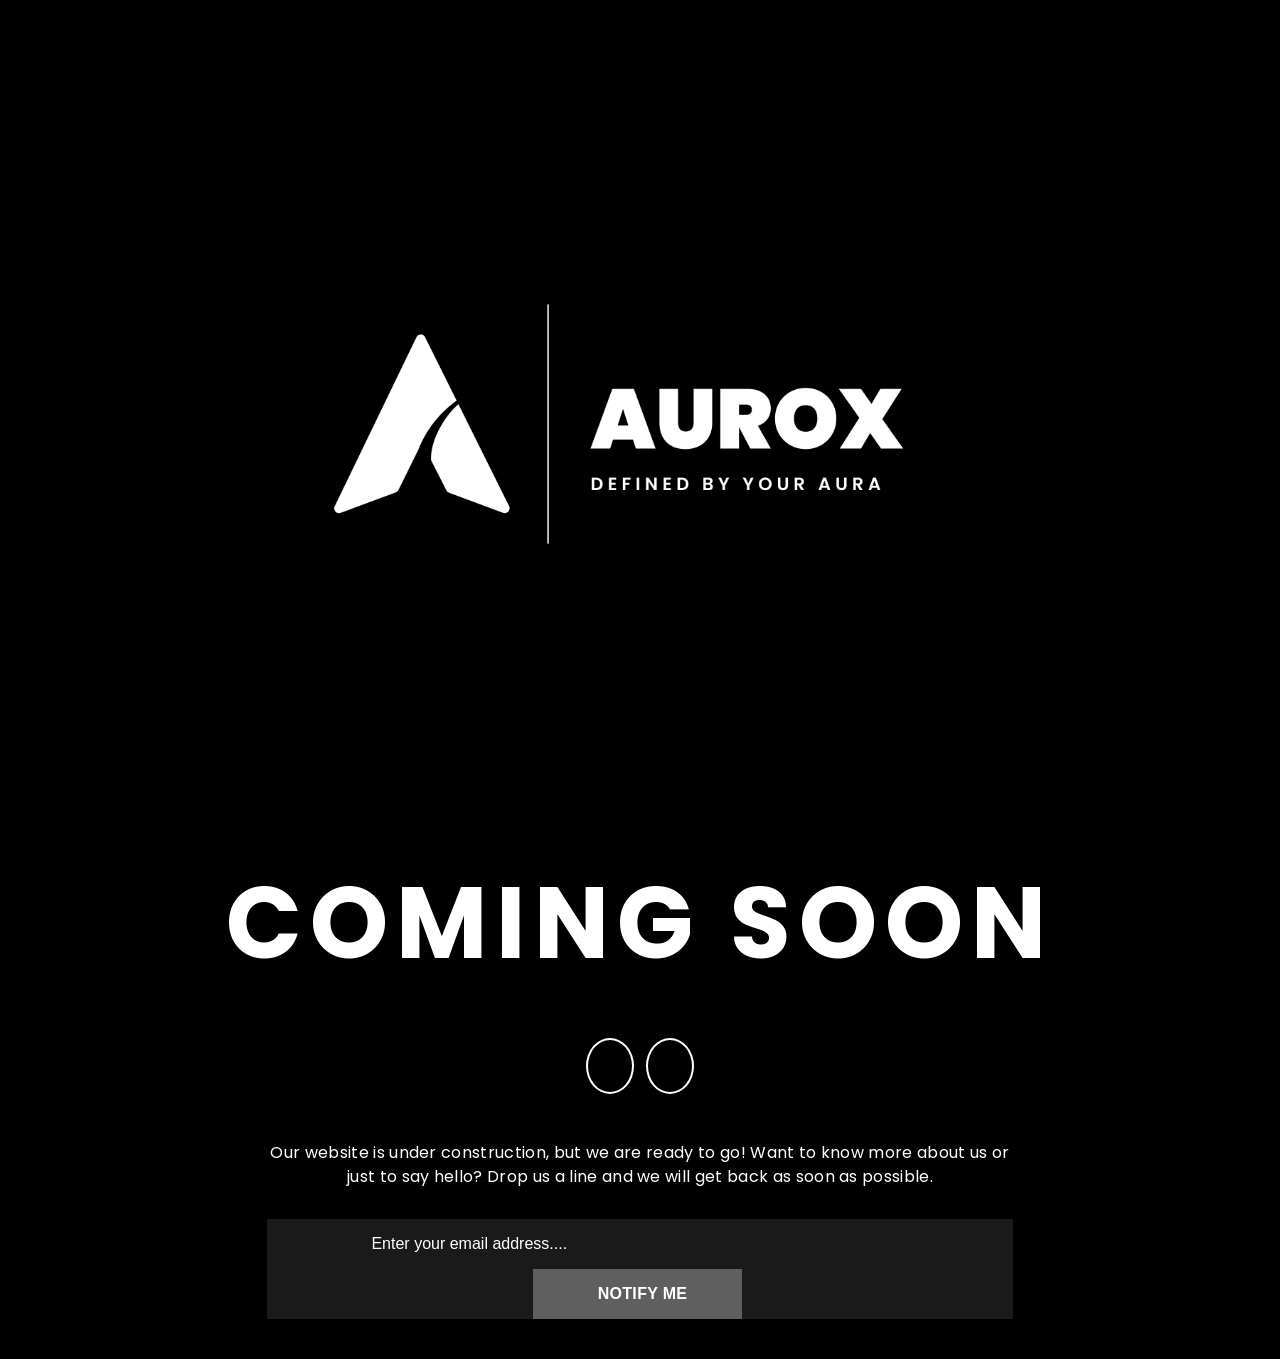
==== index.html @ 3f5bf4b6 "Add files via upload" ====
<!DOCTYPE html>
<html lang="en">
<head>
	<!-- Meta -->
	<meta charset="utf-8">
	<meta http-equiv="X-UA-Compatible" content="IE=edge">
	<meta name="viewport" content="width=device-width, initial-scale=1.0">
	<meta name="description" content="">
    <meta name="keywords" content="">
    <meta name="author" content="Awaiken Theme">
	<!-- Page Title -->
	<title>Aurox - Defined By Your Aura</title>
	<!-- Google Fonts css-->
	<link href="https://fonts.googleapis.com/css?family=Poppins:300,400,500,600,700" rel="stylesheet">
	<!-- Bootstrap css -->
	<link href="css/bootstrap.min.css" rel="stylesheet" media="screen">
	<!-- Font Awesome icon css-->
	<link href="css/font-awesome.min.css" rel="stylesheet" media="screen">
	<!-- Main custom css -->
	<link href="css/custom.css" rel="stylesheet" media="screen">
	<!-- HTML5 shim and Respond.js for IE8 support of HTML5 elements and media queries -->
    <!-- WARNING: Respond.js doesn't work if you view the page via file:// -->
    <!--[if lt IE 9]>
      <script src="https://oss.maxcdn.com/html5shiv/3.7.2/html5shiv.min.js"></script>
      <script src="https://oss.maxcdn.com/respond/1.4.2/respond.min.js"></script>
    <![endif]-->
</head>
<body>
	<!-- Coming Soon Wrapper starts -->
	<div class="comming-soon">
		<div id="particles-js"></div>
		<div class="container-fluid">
			<div class="row">
				<div class="col-md-12">
					<div class="coming-soon-box">
						<!-- Logo start -->
						<div class="logo">
							<img src="./Untitled design.png" alt="logo">
						</div>
						<!-- Logo end -->
						
						<div class="coming-text">
							<h2>COMING SOON</h2>
						</div>
						
						<!-- Social Media start -->
						<div class="social-link">
							<a href="https://facebook.com/aurox.bd"><i class="fa fa-facebook"></i></a>
							<a href="https://instagram.com/aurox.bd"><i class="fa fa-instagram"></i></a>
						</div>
						<!-- Social Media end -->
						
						<!-- Newsletter Form start -->
						<div class="newsletter">
							<p>Our website is under construction, but we are ready to go! Want to know more about us or just to say hello? Drop us a line and we will get back as soon as possible.</p>
							
							<div class="newsletter-form">
								<form action="#" method="post">
									<input type="text" class="new-text" placeholder="Enter your email address...." required />
									<button type="submit" class="new-btn"><i class="fa fa-send"></i> Notify Me</button>
								</form>
							</div>
						</div>
						<!-- Newsletter Form end -->
						
					</div>
				</div>
			</div>
		</div>
	</div>
	<!-- Coming Soon Wrapper ends -->
	
    <!-- Jquery Library File -->
	<script src="js/jquery-1.12.4.min.js"></script>
	<!-- SmoothScroll -->
	<script src="js/SmoothScroll.js"></script>
    <!-- Bootstrap js file -->
	<script src="js/bootstrap.min.js"></script>
	<!-- particles js file -->
	<script src="js/particles.js"></script>
	<script src="js/app.js"></script>
	<!-- Main Custom js file -->
	<script src="js/function.js"></script>
</body>
</html>
---- css/custom.css ----
/*
	Template Name 	: Minimal Coming Soon HTML Template
	Author 			: Awaiken Theme
	Author Url 		: https://awaikenthemes.com
*/

body{
	font-size: 16px;
	font-family: 'Poppins';
	background: #000000;
}

h1,
h2,
h3,
h4,
h5,
h6{
	margin:0;
	font-weight: 700;
}

img{
	max-width: 100%;
}

a:hover{
	text-decoration: none;
	outline: 0;
}

a:focus{
	text-decoration: none;
	outline: 0;
}

#particles-js {
    position: absolute;
    top: 0;
    left: 0;
    width: 100%;
    height: 100%;
    z-index: 2;
}

#particles-js canvas{
	display: block;
}

.comming-soon{
	position: absolute;
	left: 0;
	top: 0;
	width: 100%;
	min-height: 100%;
	background: -webkit-linear-gradient(left,#000000,#000000);
	padding: 40px 0;
	display: flex;
	align-items: center;
}

.coming-soon-box{
	width: 100%;
	text-align: center;
	position: relative;
	z-index: 3;
}

.logo{
	text-align: center;
	display: flex;
	justify-content: center;
	align-items: center;
}

.logo img {
	width: 60%;

}

.logo p{
	font-size: 14px;
	color: #fff;
	text-transform: uppercase;
	letter-spacing: 0.08em;
	font-weight: 300;
}

.coming-text{
	padding: 40px 0;
}

.coming-text h2{
	font-size: 100px;
	color: #fff;
	letter-spacing: 0.08em;
	text-transform: uppercase;
}

.social-link{
	text-align: center;
}

.social-link a{
	display: inline-block;
	width: 44px;
	height: 44px;
	border-radius: 50%;
	border: 2px solid #fff;
	color: #fff;
	font-size: 18px;
	padding-top: 8px;
	margin: 0 4px;
	transition: all 0.4s linear;
}

.social-link a:hover{
	background: #fff;
	color: #3dab87;
}

.newsletter{
	max-width: 746px;
	margin: 40px auto 0;
}

.newsletter p{
	color: #fff;
	font-size: 16px;
	line-height: 1.5em;
	letter-spacing: 0.02em;
}

.newsletter-form{
	background: rgba(255,255,255,0.1);
}

.new-text{
	height: 50px;
	border: none;
	display: inline-block;
	width: 72%;
	background: none;
	box-shadow: none;
	outline: 0;
	padding: 0 20px;
	font-size: 16px;
	color: #fff;
}

.new-text::-webkit-input-placeholder {
	color: #fff;
}

.new-text::-moz-placeholder {
	color: #fff;
}

.new-text:-ms-input-placeholder{
	color: #fff;
}

.new-text:-moz-placeholder {
	color: #fff;
}

.new-btn{
	height: 50px;
	border: none;
	display: inline-block;
	margin-left: -5px;
	width: 28%;
	background: rgba(255,255,255,0.3);
	color: #fff;
	font-size: 16px;
	text-transform: uppercase;
	letter-spacing: 0.02em;
	font-weight: 600;
	outline: 0;
	transition: all 0.3s linear;
}

.new-btn .fa{
	margin-right: 10px;
}

.new-btn:hover{
	background: rgba(255,255,255,0.5);
}

.newsletter-form{
	margin-top: 30px;
}

/****************************************
		Responsive Media Query
****************************************/

@media only screen and (max-width:981px){
	.coming-text{
		padding: 30px 0;
	}
	
	.coming-text h2{
		font-size: 56px;
	}
	.social-link a{
		width: 36px;
		height: 36px;
		padding-top: 6px;
		font-size: 16px;
	}
}

@media only screen and (max-width:568px){
	.new-text{
		display: block;
		width: 100%;
		background: rgba(255,255,255,0.1);
		margin-bottom: 20px;
	}
	
	.newsletter-form{
		background: none;
	}
	
	.new-btn{
		width: 160px;
	}
	
	.comming-soon {
		position: absolute;
		left: 0;
		top: 0;
		width: 100%;
		min-height: 100%;
		background: -webkit-linear-gradient(top,#3dac86,#337aee);
	}
}

@media only screen and (max-width:480px){
	.logo h1{
		font-size: 30px;
	}
	
	.logo p{
		font-size: 10px;
	}
	
	.coming-text{
		padding: 20px 0 30px;
	}
	
	.newsletter p{
		font-size: 12px;
	}
	
	.coming-text h2 {
		font-size: 32px;
	}
	
	.new-text{
		height: 40px;
	}
	
	.new-btn{
		height: 40px;
	}
}

@media only screen and (max-width:360px){
	
}
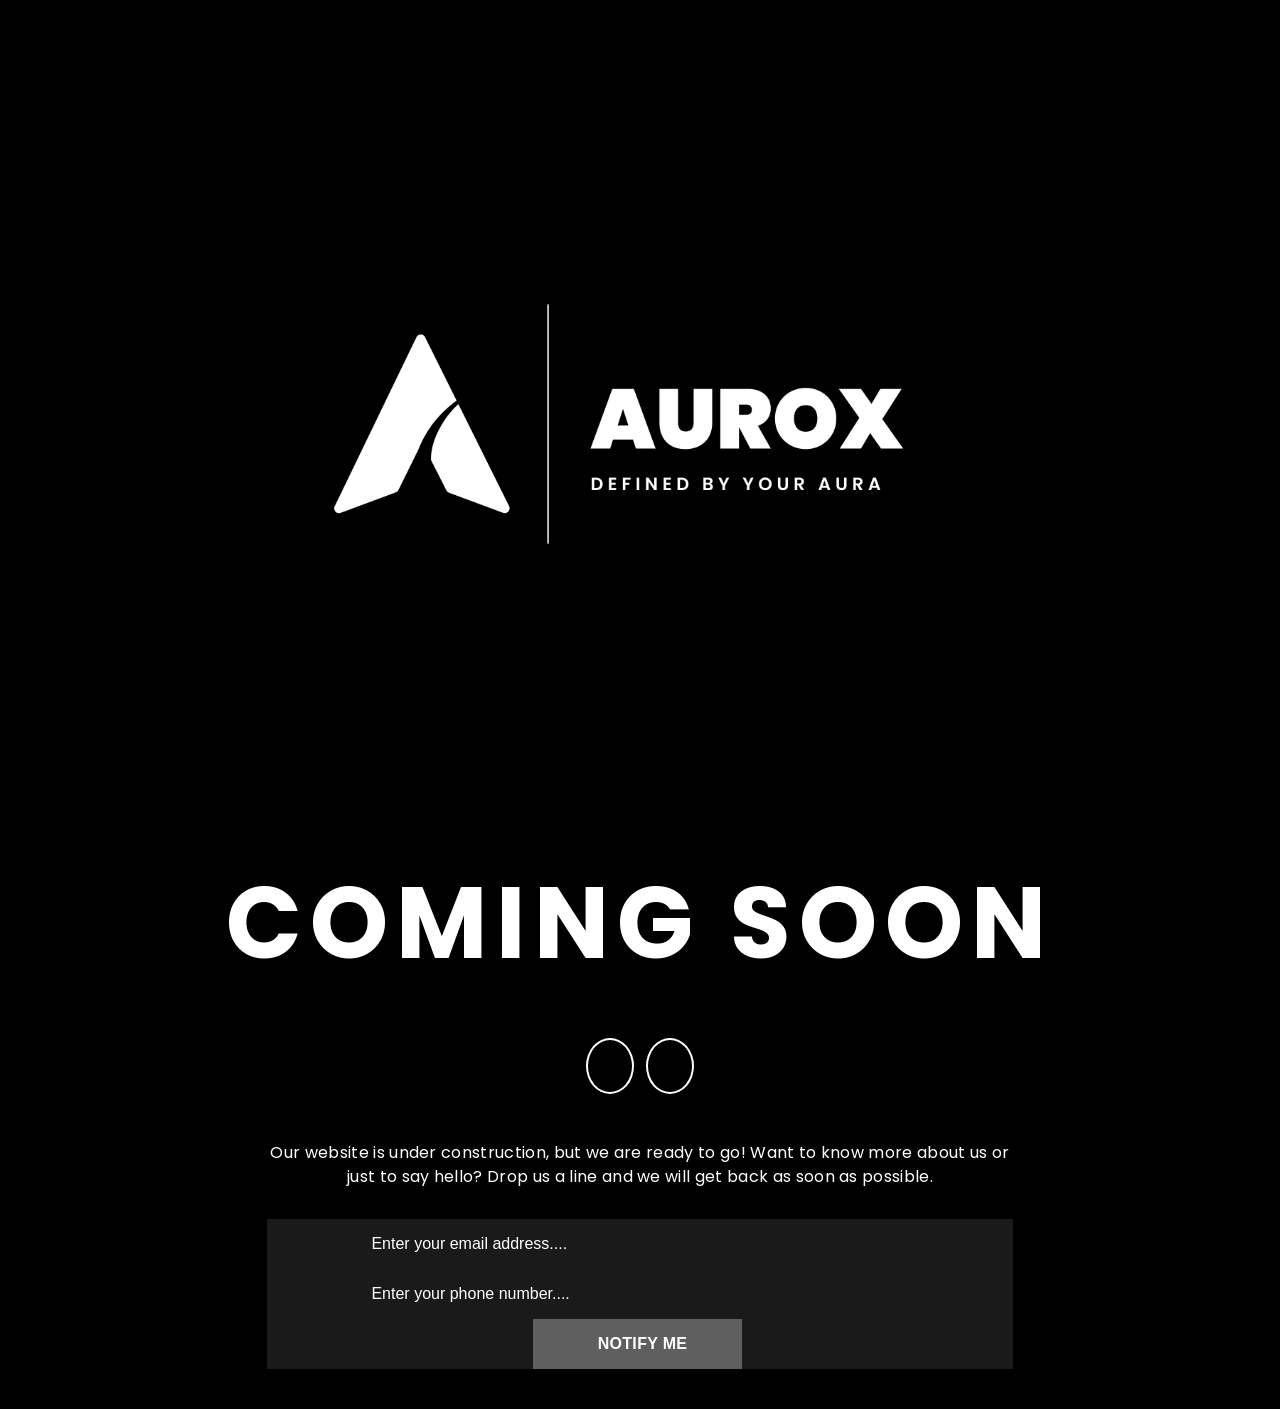
==== commit bc8b250b: "Update index.html" ====
--- a/index.html
+++ b/index.html
@@ -5,9 +5,6 @@
 	<meta charset="utf-8">
 	<meta http-equiv="X-UA-Compatible" content="IE=edge">
 	<meta name="viewport" content="width=device-width, initial-scale=1.0">
-	<meta name="description" content="">
-    <meta name="keywords" content="">
-    <meta name="author" content="Awaiken Theme">
 	<!-- Page Title -->
 	<title>Aurox - Defined By Your Aura</title>
 	<!-- Google Fonts css-->
@@ -55,8 +52,9 @@
 							<p>Our website is under construction, but we are ready to go! Want to know more about us or just to say hello? Drop us a line and we will get back as soon as possible.</p>
 							
 							<div class="newsletter-form">
-								<form action="#" method="post">
+								<form name="contact" netlify>
 									<input type="text" class="new-text" placeholder="Enter your email address...." required />
+									<input type="tel" class="new-text" placeholder="Enter your phone number...." required />
 									<button type="submit" class="new-btn"><i class="fa fa-send"></i> Notify Me</button>
 								</form>
 							</div>
@@ -82,4 +80,4 @@
 	<!-- Main Custom js file -->
 	<script src="js/function.js"></script>
 </body>
-</html>+</html>
--- a/css/custom.css
+++ b/css/custom.css
@@ -234,7 +234,7 @@
 		top: 0;
 		width: 100%;
 		min-height: 100%;
-		background: -webkit-linear-gradient(top,#3dac86,#337aee);
+		background: -webkit-linear-gradient(top,#000000,#000000);
 	}
 }
 
@@ -270,4 +270,4 @@
 
 @media only screen and (max-width:360px){
 	
-}+}
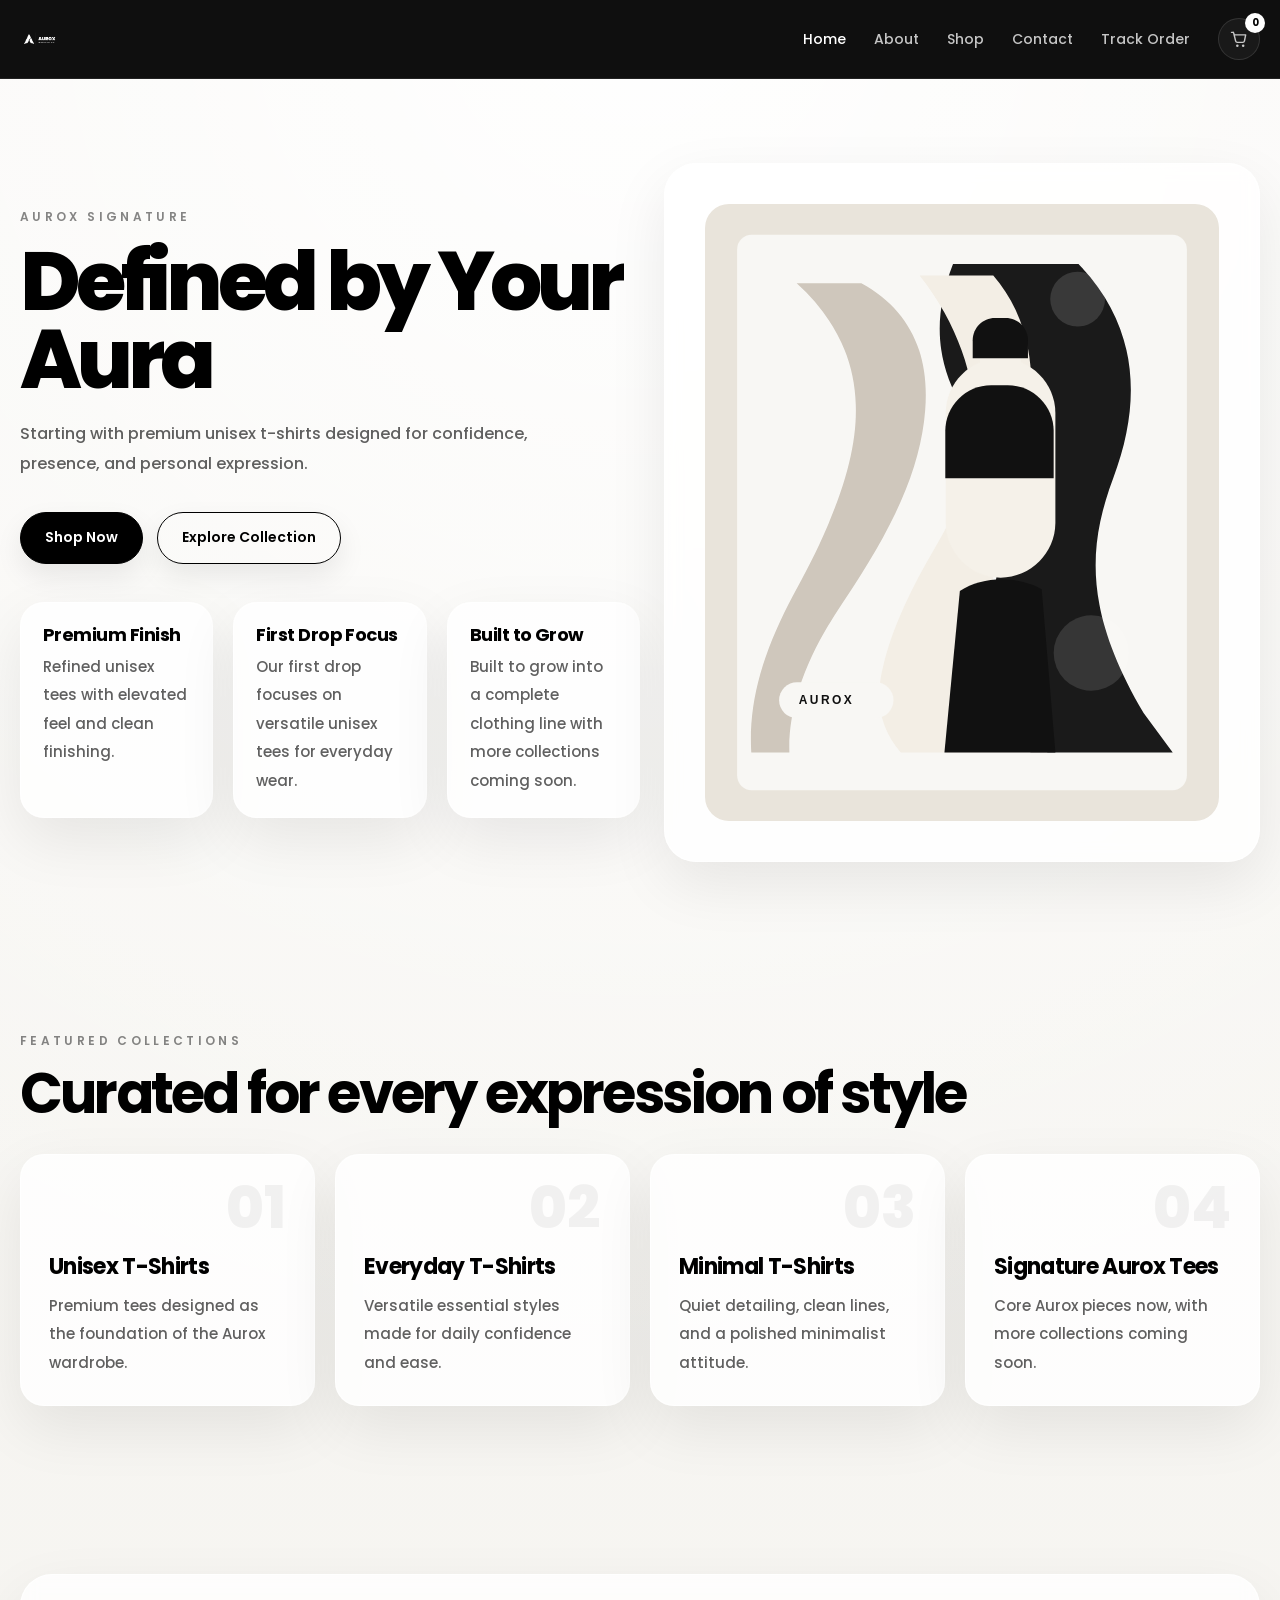
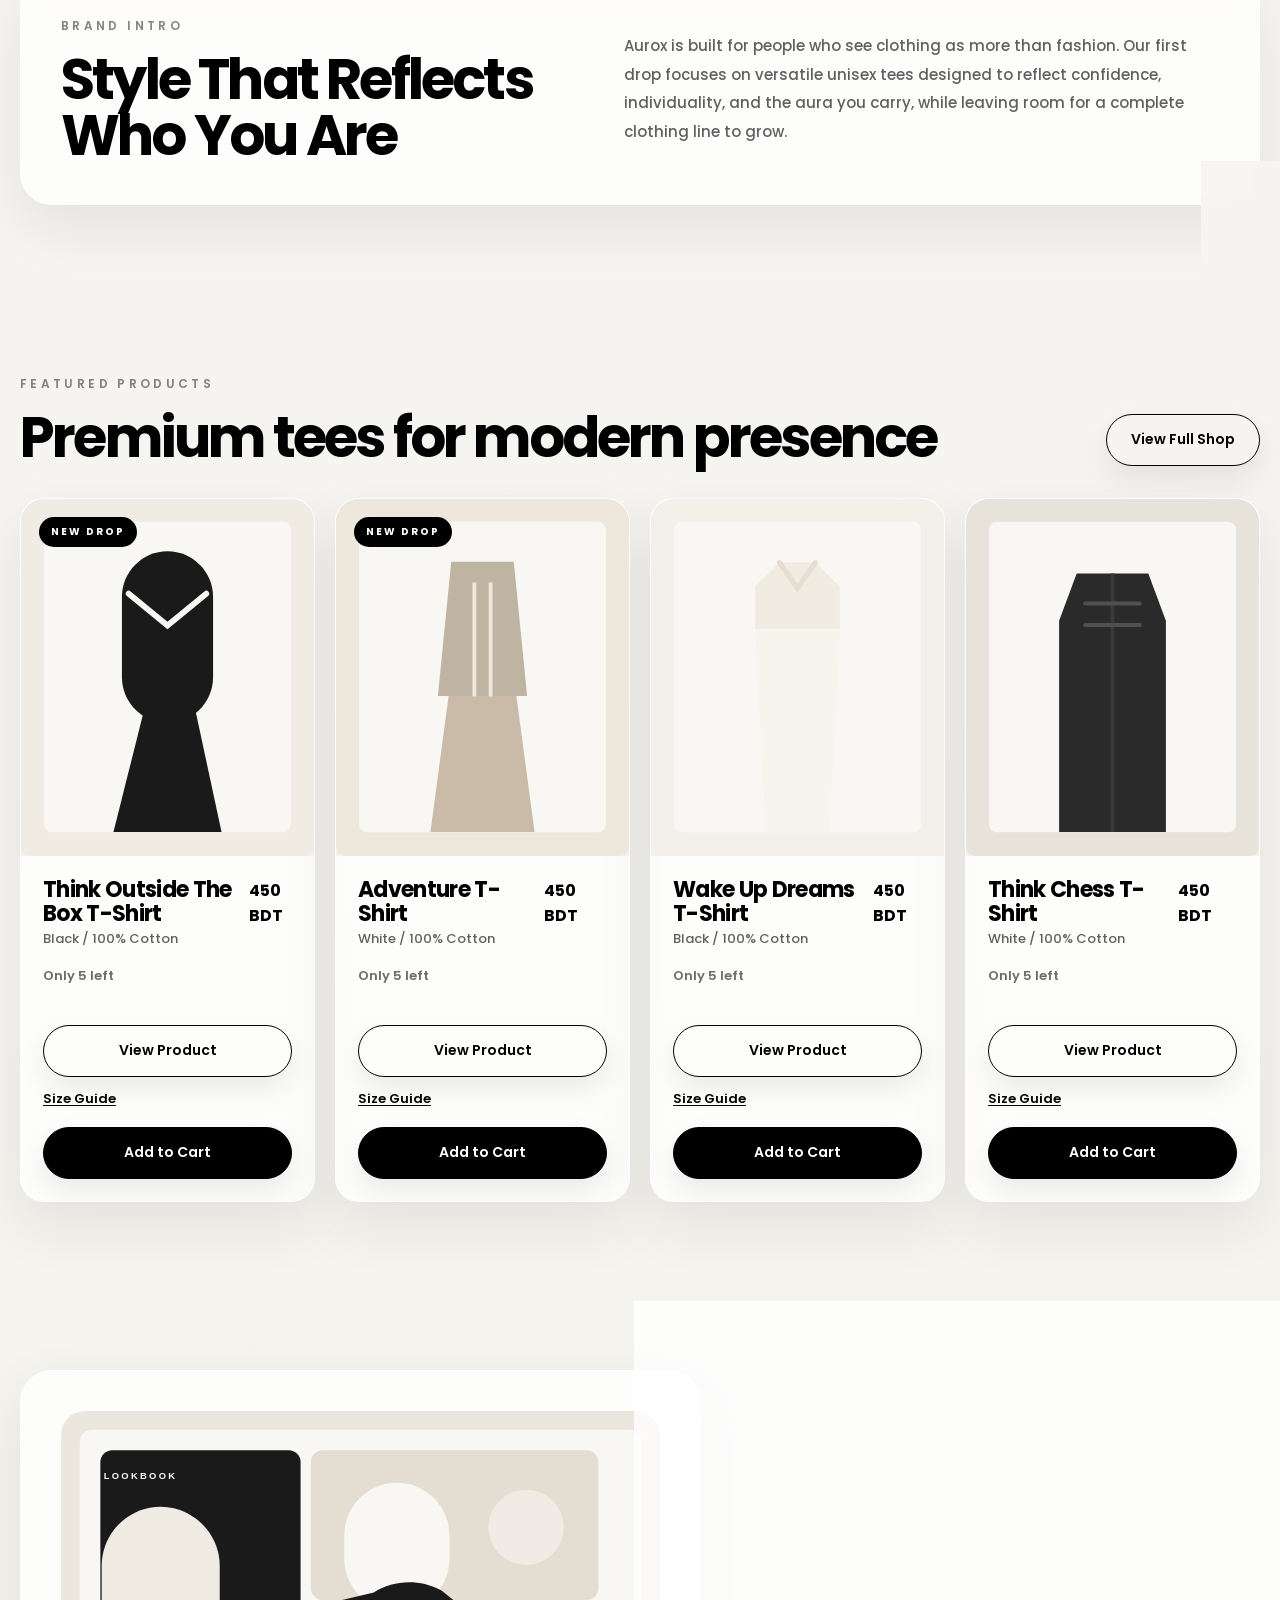
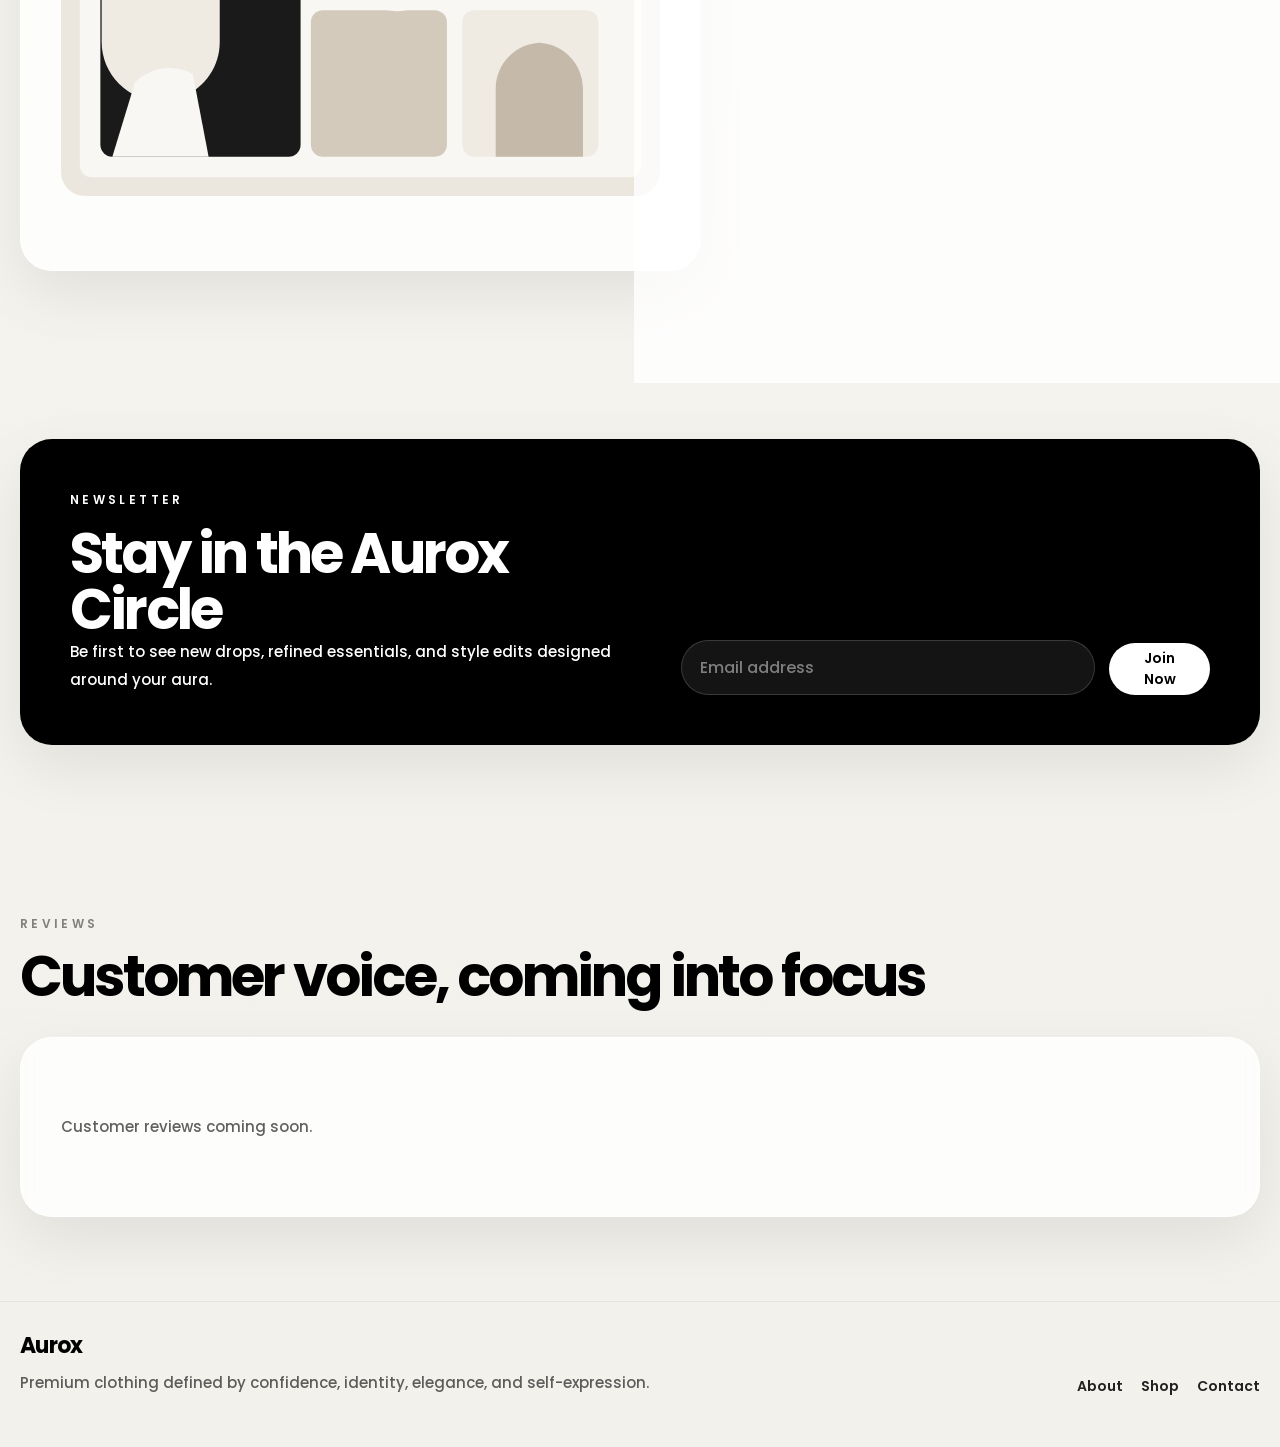
==== commit 75ff79d5: "Updated from Coming soon to live" ====
--- a/index.html
+++ b/index.html
@@ -1,83 +1,225 @@
-<!DOCTYPE html>
-<html lang="en">
-<head>
-	<!-- Meta -->
-	<meta charset="utf-8">
-	<meta http-equiv="X-UA-Compatible" content="IE=edge">
-	<meta name="viewport" content="width=device-width, initial-scale=1.0">
-	<!-- Page Title -->
-	<title>Aurox - Defined By Your Aura</title>
-	<!-- Google Fonts css-->
-	<link href="https://fonts.googleapis.com/css?family=Poppins:300,400,500,600,700" rel="stylesheet">
-	<!-- Bootstrap css -->
-	<link href="css/bootstrap.min.css" rel="stylesheet" media="screen">
-	<!-- Font Awesome icon css-->
-	<link href="css/font-awesome.min.css" rel="stylesheet" media="screen">
-	<!-- Main custom css -->
-	<link href="css/custom.css" rel="stylesheet" media="screen">
-	<!-- HTML5 shim and Respond.js for IE8 support of HTML5 elements and media queries -->
-    <!-- WARNING: Respond.js doesn't work if you view the page via file:// -->
-    <!--[if lt IE 9]>
-      <script src="https://oss.maxcdn.com/html5shiv/3.7.2/html5shiv.min.js"></script>
-      <script src="https://oss.maxcdn.com/respond/1.4.2/respond.min.js"></script>
-    <![endif]-->
-</head>
-<body>
-	<!-- Coming Soon Wrapper starts -->
-	<div class="comming-soon">
-		<div id="particles-js"></div>
-		<div class="container-fluid">
-			<div class="row">
-				<div class="col-md-12">
-					<div class="coming-soon-box">
-						<!-- Logo start -->
-						<div class="logo">
-							<img src="./Untitled design.png" alt="logo">
-						</div>
-						<!-- Logo end -->
-						
-						<div class="coming-text">
-							<h2>COMING SOON</h2>
-						</div>
-						
-						<!-- Social Media start -->
-						<div class="social-link">
-							<a href="https://facebook.com/aurox.bd"><i class="fa fa-facebook"></i></a>
-							<a href="https://instagram.com/aurox.bd"><i class="fa fa-instagram"></i></a>
-						</div>
-						<!-- Social Media end -->
-						
-						<!-- Newsletter Form start -->
-						<div class="newsletter">
-							<p>Our website is under construction, but we are ready to go! Want to know more about us or just to say hello? Drop us a line and we will get back as soon as possible.</p>
-							
-							<div class="newsletter-form">
-								<form name="contact" netlify>
-									<input type="text" class="new-text" placeholder="Enter your email address...." required />
-									<input type="tel" class="new-text" placeholder="Enter your phone number...." required />
-									<button type="submit" class="new-btn"><i class="fa fa-send"></i> Notify Me</button>
-								</form>
-							</div>
-						</div>
-						<!-- Newsletter Form end -->
-						
-					</div>
-				</div>
-			</div>
-		</div>
-	</div>
-	<!-- Coming Soon Wrapper ends -->
-	
-    <!-- Jquery Library File -->
-	<script src="js/jquery-1.12.4.min.js"></script>
-	<!-- SmoothScroll -->
-	<script src="js/SmoothScroll.js"></script>
-    <!-- Bootstrap js file -->
-	<script src="js/bootstrap.min.js"></script>
-	<!-- particles js file -->
-	<script src="js/particles.js"></script>
-	<script src="js/app.js"></script>
-	<!-- Main Custom js file -->
-	<script src="js/function.js"></script>
-</body>
-</html>
+<!DOCTYPE html>
+<html lang="en">
+  <head>
+    <meta charset="UTF-8" />
+    <meta name="viewport" content="width=device-width, initial-scale=1.0" />
+    <title>Aurox | Defined by Your Aura</title>
+    <meta
+      name="description"
+      content="Aurox is a premium clothing brand defined by confidence, identity, elegance, and self-expression."
+    />
+    <link rel="preconnect" href="https://fonts.googleapis.com" />
+    <link rel="preconnect" href="https://fonts.gstatic.com" crossorigin />
+    <link
+      href="https://fonts.googleapis.com/css2?family=Poppins:wght@500;600;700;800&display=swap"
+      rel="stylesheet"
+    />
+    <link rel="stylesheet" href="css/style.css" />
+  </head>
+  <body data-page="home">
+    <header class="site-header">
+      <div class="container header-row">
+        <a class="brand" href="index.html" aria-label="Aurox home">
+          <img class="brand-logo" src="images/aurok-mark.png" alt="Aurox logo" />
+        </a>
+
+        <button class="menu-toggle" type="button" aria-label="Open menu" data-menu-toggle>
+          <span></span>
+          <span></span>
+        </button>
+
+        <nav class="site-nav" data-site-nav>
+          <a href="index.html">Home</a>
+          <a href="about.html">About</a>
+          <a href="shop.html">Shop</a>
+          <a href="contact.html">Contact</a>
+          <a href="track-order.html">Track Order</a>
+          <a class="cart-link" href="cart.html" aria-label="Open cart">
+            <svg class="cart-icon" viewBox="0 0 24 24" aria-hidden="true">
+              <path
+                d="M7 7h13l-1.5 7.5a2 2 0 0 1-2 1.5H10a2 2 0 0 1-2-1.5L5.6 4.8A1 1 0 0 0 4.6 4H3"
+                fill="none"
+                stroke="currentColor"
+                stroke-linecap="round"
+                stroke-linejoin="round"
+                stroke-width="1.7"
+              />
+              <circle cx="10" cy="20" r="1.5" fill="currentColor" />
+              <circle cx="17" cy="20" r="1.5" fill="currentColor" />
+            </svg>
+            <span class="nav-count" data-cart-count>0</span>
+          </a>
+        </nav>
+      </div>
+    </header>
+
+    <main>
+      <section class="hero section">
+        <div class="container hero-layout">
+          <div class="hero-copy">
+            <p class="eyebrow">Aurox Signature</p>
+            <h1>Defined by Your Aura</h1>
+            <p class="intro">
+              Starting with premium unisex t-shirts designed for confidence,
+              presence, and personal expression.
+            </p>
+            <div class="button-row">
+              <a class="button button-dark" href="shop.html">Shop Now</a>
+              <a class="button button-light" href="shop.html">Explore Collection</a>
+            </div>
+
+            <div class="mini-features">
+              <article class="mini-card">
+                <h3>Premium Finish</h3>
+                <p>Refined unisex tees with elevated feel and clean finishing.</p>
+              </article>
+              <article class="mini-card">
+                <h3>First Drop Focus</h3>
+                <p>Our first drop focuses on versatile unisex tees for everyday wear.</p>
+              </article>
+              <article class="mini-card">
+                <h3>Built to Grow</h3>
+                <p>Built to grow into a complete clothing line with more collections coming soon.</p>
+              </article>
+            </div>
+          </div>
+
+          <div class="hero-visual panel">
+            <img src="images/hero-editorial.svg" alt="Aurox editorial fashion visual" />
+          </div>
+        </div>
+      </section>
+
+      <section class="section">
+        <div class="container">
+          <div class="section-heading">
+            <p class="eyebrow">Featured Collections</p>
+            <h2>Curated for every expression of style</h2>
+          </div>
+
+          <div class="collection-grid">
+            <article class="collection-card">
+              <span>01</span>
+              <h3>Unisex T-Shirts</h3>
+              <p>Premium tees designed as the foundation of the Aurox wardrobe.</p>
+            </article>
+            <article class="collection-card">
+              <span>02</span>
+              <h3>Everyday T-Shirts</h3>
+              <p>Versatile essential styles made for daily confidence and ease.</p>
+            </article>
+            <article class="collection-card">
+              <span>03</span>
+              <h3>Minimal T-Shirts</h3>
+              <p>Quiet detailing, clean lines, and a polished minimalist attitude.</p>
+            </article>
+            <article class="collection-card">
+              <span>04</span>
+              <h3>Signature Aurox Tees</h3>
+              <p>Core Aurox pieces now, with more collections coming soon.</p>
+            </article>
+          </div>
+        </div>
+      </section>
+
+      <section class="section">
+        <div class="container">
+          <div class="brand-story panel split-panel">
+            <div>
+              <p class="eyebrow">Brand Intro</p>
+              <h2>Style That Reflects Who You Are</h2>
+            </div>
+            <p>
+              Aurox is built for people who see clothing as more than fashion.
+              Our first drop focuses on versatile unisex tees designed to reflect
+              confidence, individuality, and the aura you carry, while leaving
+              room for a complete clothing line to grow.
+            </p>
+          </div>
+        </div>
+      </section>
+
+      <section class="section">
+        <div class="container">
+          <div class="section-heading section-heading-row">
+            <div>
+              <p class="eyebrow">Featured Products</p>
+              <h2>Premium tees for modern presence</h2>
+            </div>
+            <a class="button button-light" href="shop.html">View Full Shop</a>
+          </div>
+          <div class="product-grid" data-featured-products></div>
+        </div>
+      </section>
+
+      <section class="section">
+        <div class="container lookbook-grid">
+          <div class="panel image-panel">
+            <img src="images/lookbook-wide.svg" alt="Aurox editorial lookbook visual" />
+          </div>
+          <article class="panel lookbook-copy">
+            <p class="eyebrow">Lookbook</p>
+            <h2>An editorial mood with everyday ease</h2>
+            <p>
+              Strong essentials, neutral depth, and elevated simplicity. Aurox
+              begins with premium unisex t-shirts and is built to grow into a
+              broader clothing line with the same deliberate attitude.
+            </p>
+            <a class="button button-light" href="about.html">Read the brand story</a>
+          </article>
+        </div>
+      </section>
+
+      <section class="section">
+        <div class="container">
+          <div class="newsletter-panel">
+            <div>
+              <p class="eyebrow eyebrow-light">Newsletter</p>
+              <h2>Stay in the Aurox Circle</h2>
+              <p>
+                Be first to see new drops, refined essentials, and style edits
+                designed around your aura.
+              </p>
+            </div>
+            <form class="newsletter-form">
+              <input type="email" placeholder="Email address" aria-label="Email address" />
+              <button class="button button-light-solid" type="submit">Join Now</button>
+            </form>
+          </div>
+        </div>
+      </section>
+
+      <section class="section">
+        <div class="container">
+          <div class="section-heading">
+            <p class="eyebrow">Reviews</p>
+            <h2>Customer voice, coming into focus</h2>
+          </div>
+          <div class="panel review-placeholder">
+            <p>Customer reviews coming soon.</p>
+          </div>
+        </div>
+      </section>
+    </main>
+
+    <footer class="site-footer">
+      <div class="container footer-row">
+        <div>
+          <h3>Aurox</h3>
+          <p>
+            Premium clothing defined by confidence, identity, elegance, and
+            self-expression.
+          </p>
+        </div>
+        <div class="footer-links">
+          <a href="about.html">About</a>
+          <a href="shop.html">Shop</a>
+          <a href="contact.html">Contact</a>
+        </div>
+      </div>
+    </footer>
+
+    <script src="js/data.js"></script>
+    <script src="js/main.js"></script>
+  </body>
+</html>
--- a/css/style.css
+++ b/css/style.css
@@ -0,0 +1,1624 @@
+:root {
+  --color-black: #000000;
+  --color-off-white: #f8f7f4;
+  --color-white: #ffffff;
+  --color-charcoal: #222222;
+  --color-soft-gray: #eaeaea;
+  --color-panel: rgba(255, 255, 255, 0.8);
+  --color-border: rgba(34, 34, 34, 0.1);
+  --shadow-soft: 0 22px 60px rgba(0, 0, 0, 0.08);
+  --radius-large: 32px;
+  --radius-medium: 24px;
+  --radius-small: 16px;
+  --container: 1240px;
+}
+
+* {
+  box-sizing: border-box;
+}
+
+html {
+  scroll-behavior: smooth;
+}
+
+body {
+  margin: 0;
+  font-family: "Poppins", sans-serif;
+  font-weight: 500;
+  color: var(--color-charcoal);
+  background:
+    radial-gradient(circle at top, rgba(255, 255, 255, 0.95), transparent 30%),
+    linear-gradient(180deg, #f8f7f4 0%, #f3f1ec 100%);
+}
+
+body.modal-open {
+  overflow: hidden;
+}
+
+img {
+  display: block;
+  max-width: 100%;
+}
+
+a {
+  color: inherit;
+  text-decoration: none;
+}
+
+button,
+input,
+select,
+textarea {
+  font: inherit;
+}
+
+button {
+  cursor: pointer;
+}
+
+.container {
+  width: min(var(--container), calc(100% - 32px));
+  margin: 0 auto;
+}
+
+.section {
+  padding: 84px 0;
+}
+
+.panel {
+  background: var(--color-panel);
+  border: 1px solid rgba(255, 255, 255, 0.8);
+  border-radius: var(--radius-large);
+  box-shadow: var(--shadow-soft);
+  backdrop-filter: blur(8px);
+}
+
+.eyebrow {
+  margin: 0 0 14px;
+  font-size: 12px;
+  font-weight: 600;
+  letter-spacing: 0.28em;
+  text-transform: uppercase;
+  color: rgba(34, 34, 34, 0.55);
+}
+
+.eyebrow-light {
+  color: rgba(255, 255, 255, 0.64);
+}
+
+h1,
+h2,
+h3,
+strong {
+  margin: 0;
+  color: var(--color-black);
+}
+
+h1 {
+  font-size: clamp(44px, 8vw, 82px);
+  line-height: 0.95;
+  letter-spacing: -0.06em;
+  font-weight: 800;
+}
+
+h2 {
+  font-size: clamp(32px, 5vw, 56px);
+  line-height: 1;
+  letter-spacing: -0.05em;
+  font-weight: 700;
+}
+
+h3 {
+  font-size: 22px;
+  line-height: 1.1;
+  letter-spacing: -0.03em;
+  font-weight: 700;
+}
+
+p {
+  margin: 0;
+  font-size: 15px;
+  line-height: 1.9;
+  color: rgba(34, 34, 34, 0.72);
+}
+
+.site-header {
+  position: sticky;
+  top: 0;
+  z-index: 40;
+  border-bottom: 1px solid rgba(255, 255, 255, 0.08);
+  background: rgba(0, 0, 0, 0.94);
+  backdrop-filter: blur(18px);
+}
+
+.header-row {
+  display: flex;
+  align-items: center;
+  justify-content: space-between;
+  gap: 24px;
+  padding: 18px 0;
+}
+
+.brand {
+  display: inline-flex;
+  align-items: center;
+  gap: 0;
+}
+
+.brand-logo {
+  display: block;
+  width: auto;
+  height: 42px;
+  object-fit: contain;
+}
+
+.site-nav {
+  display: flex;
+  align-items: center;
+  gap: 28px;
+}
+
+.site-nav a {
+  position: relative;
+  font-size: 14px;
+  font-weight: 500;
+  color: rgba(255, 255, 255, 0.76);
+}
+
+.site-nav a:hover,
+.site-nav a.active {
+  color: var(--color-white);
+}
+
+.nav-count {
+  display: inline-flex;
+  align-items: center;
+  justify-content: center;
+  min-width: 18px;
+  height: 18px;
+  padding: 0 5px;
+  border-radius: 999px;
+  background: var(--color-white);
+  color: var(--color-black);
+  font-size: 11px;
+  font-weight: 700;
+}
+
+.cart-link {
+  display: inline-flex;
+  align-items: center;
+  justify-content: center;
+  width: 42px;
+  height: 42px;
+  border-radius: 999px;
+  border: 1px solid rgba(255, 255, 255, 0.12);
+  background: rgba(255, 255, 255, 0.04);
+}
+
+.cart-link .nav-count {
+  position: absolute;
+  top: -6px;
+  right: -6px;
+  min-width: 20px;
+  height: 20px;
+  padding: 0 6px;
+  font-size: 10px;
+}
+
+.cart-icon {
+  width: 20px;
+  height: 20px;
+}
+
+.menu-toggle {
+  display: none;
+  width: 48px;
+  height: 48px;
+  border: 1px solid rgba(255, 255, 255, 0.14);
+  border-radius: 999px;
+  background: rgba(255, 255, 255, 0.04);
+}
+
+.menu-toggle span {
+  display: block;
+  width: 18px;
+  height: 2px;
+  margin: 4px auto;
+  background: var(--color-white);
+}
+
+.hero-layout,
+.split-panel,
+.lookbook-grid,
+.contact-layout,
+.cart-layout,
+.checkout-layout,
+.shop-layout,
+.two-column-layout {
+  display: grid;
+  gap: 24px;
+}
+
+.hero-layout {
+  grid-template-columns: 1.02fr 0.98fr;
+  align-items: center;
+}
+
+.hero-copy .intro {
+  max-width: 560px;
+  margin-top: 20px;
+  font-size: 16px;
+}
+
+.button-row {
+  display: flex;
+  flex-wrap: wrap;
+  gap: 14px;
+  margin-top: 32px;
+}
+
+.button {
+  display: inline-flex;
+  align-items: center;
+  justify-content: center;
+  min-height: 52px;
+  padding: 0 24px;
+  border-radius: 999px;
+  border: 1px solid transparent;
+  font-size: 14px;
+  font-weight: 600;
+  box-shadow: 0 12px 28px rgba(0, 0, 0, 0.08);
+  transition:
+    transform 0.25s ease,
+    background-color 0.25s ease,
+    border-color 0.25s ease,
+    color 0.25s ease,
+    box-shadow 0.25s ease;
+}
+
+.button:hover {
+  transform: translateY(-3px);
+  box-shadow: 0 18px 32px rgba(0, 0, 0, 0.12);
+}
+
+.button:disabled {
+  cursor: not-allowed;
+  opacity: 0.45;
+  transform: none;
+  box-shadow: none;
+}
+
+.button-dark {
+  background: var(--color-black);
+  color: var(--color-white);
+  border-color: var(--color-black);
+}
+
+.button-dark:hover {
+  background: #1a1a1a;
+}
+
+.button-light {
+  background: transparent;
+  border: 1.5px solid var(--color-black);
+  color: var(--color-black);
+}
+
+.button-light:hover {
+  background: var(--color-black);
+  border-color: var(--color-black);
+  color: var(--color-white);
+}
+
+.button-light-solid {
+  background: var(--color-white);
+  color: var(--color-black);
+}
+
+.button-block {
+  width: 100%;
+  margin-top: 28px;
+}
+
+.hero-visual {
+  padding: 14px;
+  overflow: hidden;
+}
+
+.hero-visual img,
+.image-panel img {
+  width: 100%;
+  border-radius: calc(var(--radius-large) - 8px);
+  object-fit: cover;
+}
+
+.mini-features,
+.collection-grid,
+.value-grid,
+.product-grid {
+  display: grid;
+  gap: 20px;
+}
+
+.mini-features {
+  grid-template-columns: repeat(3, 1fr);
+  margin-top: 38px;
+}
+
+.mini-card,
+.collection-card,
+.product-card {
+  background: rgba(255, 255, 255, 0.8);
+  border: 1px solid rgba(255, 255, 255, 0.82);
+  border-radius: var(--radius-medium);
+  box-shadow: var(--shadow-soft);
+}
+
+.mini-card {
+  padding: 22px;
+}
+
+.mini-card h3 {
+  font-size: 18px;
+  margin-bottom: 8px;
+}
+
+.section-heading {
+  margin-bottom: 32px;
+}
+
+.section-heading-row {
+  display: flex;
+  align-items: flex-end;
+  justify-content: space-between;
+  gap: 20px;
+}
+
+.text-link {
+  font-size: 14px;
+  font-weight: 600;
+  color: var(--color-black);
+}
+
+.collection-grid {
+  grid-template-columns: repeat(4, 1fr);
+}
+
+.collection-card {
+  position: relative;
+  padding: 28px;
+}
+
+.collection-card span {
+  position: absolute;
+  top: 24px;
+  right: 28px;
+  font-size: 58px;
+  font-weight: 800;
+  line-height: 1;
+  color: rgba(0, 0, 0, 0.05);
+}
+
+.collection-card h3 {
+  margin-top: 72px;
+  margin-bottom: 12px;
+}
+
+.split-panel {
+  grid-template-columns: 0.95fr 1.05fr;
+  padding: 52px;
+  align-items: center;
+}
+
+.product-grid {
+  grid-template-columns: repeat(4, 1fr);
+}
+
+.product-card {
+  overflow: hidden;
+}
+
+.product-card-image {
+  position: relative;
+  overflow: hidden;
+  background: #f3f1eb;
+}
+
+.product-card-image img {
+  width: 100%;
+  aspect-ratio: 0.82;
+  object-fit: cover;
+  transition: transform 0.45s ease;
+}
+
+.product-card:hover .product-card-image img {
+  transform: scale(1.03);
+}
+
+.product-badge {
+  position: absolute;
+  top: 18px;
+  left: 18px;
+  padding: 7px 12px;
+  border-radius: 999px;
+  background: var(--color-black);
+  color: var(--color-white);
+  font-size: 10px;
+  font-weight: 700;
+  letter-spacing: 0.2em;
+  text-transform: uppercase;
+}
+
+.product-content {
+  padding: 22px;
+}
+
+.product-meta {
+  display: flex;
+  align-items: flex-start;
+  justify-content: space-between;
+  gap: 12px;
+}
+
+.product-meta p {
+  font-size: 13px;
+  line-height: 1.7;
+}
+
+.product-card .button {
+  width: 100%;
+  margin-top: 18px;
+}
+
+.product-visual-button,
+.product-name-button {
+  padding: 0;
+  border: 0;
+  background: transparent;
+  text-align: left;
+}
+
+.product-visual-button {
+  display: block;
+  width: 100%;
+}
+
+.product-name-button {
+  font-size: 22px;
+  line-height: 1.1;
+  letter-spacing: -0.03em;
+  font-weight: 700;
+  color: var(--color-black);
+}
+
+.product-name-button:hover {
+  opacity: 0.72;
+}
+
+.product-content .button + .button {
+  margin-top: 12px;
+}
+
+.product-link-row {
+  display: grid;
+  gap: 12px;
+  margin-top: 18px;
+}
+
+.size-guide-link {
+  padding: 0;
+  border: 0;
+  background: transparent;
+  color: var(--color-black);
+  font-size: 13px;
+  font-weight: 600;
+  text-align: left;
+  text-decoration: underline;
+  text-underline-offset: 0.18em;
+}
+
+.size-guide-box {
+  padding: 18px;
+  border: 1px solid rgba(34, 34, 34, 0.08);
+  border-radius: 24px;
+  background: rgba(255, 255, 255, 0.8);
+}
+
+.size-guide-head {
+  display: flex;
+  align-items: center;
+  justify-content: space-between;
+  gap: 16px;
+  margin-bottom: 14px;
+}
+
+.size-guide-table {
+  width: 100%;
+  border-collapse: collapse;
+}
+
+.size-guide-table th,
+.size-guide-table td {
+  padding: 12px 10px;
+  border-bottom: 1px solid rgba(34, 34, 34, 0.08);
+  text-align: left;
+  font-size: 14px;
+}
+
+.size-guide-table th {
+  font-weight: 700;
+  color: var(--color-black);
+}
+
+.stock-note {
+  margin-top: 14px;
+  font-size: 13px;
+  font-weight: 600;
+  color: rgba(34, 34, 34, 0.66);
+}
+
+.stock-note-out {
+  color: rgba(34, 34, 34, 0.42);
+}
+
+.inventory-warning {
+  margin-bottom: 18px;
+  font-size: 13px;
+  font-weight: 600;
+  line-height: 1.7;
+  color: rgba(34, 34, 34, 0.7);
+}
+
+.inventory-warning.is-error {
+  color: #8b1e1e;
+}
+
+.button-disabled,
+.button-disabled:hover {
+  pointer-events: none;
+  opacity: 0.45;
+  transform: none;
+  box-shadow: none;
+}
+
+.product-modal {
+  position: fixed;
+  inset: 0;
+  z-index: 90;
+}
+
+.product-modal[hidden] {
+  display: none;
+}
+
+.product-modal-backdrop {
+  position: absolute;
+  inset: 0;
+  background: rgba(0, 0, 0, 0.62);
+}
+
+.product-modal-dialog {
+  position: relative;
+  width: min(1120px, calc(100% - 32px));
+  max-height: calc(100vh - 40px);
+  margin: 20px auto;
+  overflow: auto;
+  background: rgba(248, 247, 244, 0.96);
+}
+
+.product-modal-layout {
+  display: grid;
+  grid-template-columns: 0.95fr 1.05fr;
+  gap: 28px;
+  align-items: start;
+}
+
+.product-modal-media {
+  background: #f3f1eb;
+  border-radius: 24px;
+  overflow: hidden;
+}
+
+.product-modal-media img {
+  width: 100%;
+  aspect-ratio: 0.86;
+  object-fit: cover;
+}
+
+.product-modal-copy {
+  display: flex;
+  flex-direction: column;
+  gap: 18px;
+}
+
+.product-modal-price {
+  font-size: 20px;
+  font-weight: 700;
+  color: var(--color-black);
+}
+
+.product-modal-details {
+  display: grid;
+  gap: 8px;
+}
+
+.product-modal-details p {
+  font-size: 14px;
+  line-height: 1.7;
+}
+
+.product-modal-details strong {
+  font-size: 14px;
+}
+
+.product-modal-description {
+  max-width: 560px;
+}
+
+.modal-stock-text {
+  font-size: 14px;
+  font-weight: 600;
+  color: rgba(34, 34, 34, 0.72);
+}
+
+.modal-stock-out {
+  color: rgba(34, 34, 34, 0.44);
+}
+
+.product-modal-actions {
+  display: grid;
+  grid-template-columns: repeat(2, minmax(0, 1fr));
+  gap: 18px;
+}
+
+.product-option-group label {
+  display: block;
+  margin-bottom: 10px;
+  font-size: 14px;
+  font-weight: 600;
+  color: var(--color-black);
+}
+
+.product-option-group select,
+.modal-quantity-control input {
+  width: 100%;
+  border: 1px solid var(--color-border);
+  background: rgba(255, 255, 255, 0.96);
+  color: var(--color-charcoal);
+}
+
+.product-option-group select {
+  min-height: 52px;
+  padding: 0 18px;
+  border-radius: 999px;
+}
+
+.modal-quantity-control {
+  display: grid;
+  grid-template-columns: 48px 1fr 48px;
+  align-items: center;
+  border: 1px solid var(--color-border);
+  border-radius: 999px;
+  background: rgba(255, 255, 255, 0.96);
+  overflow: hidden;
+}
+
+.modal-quantity-control button {
+  min-height: 52px;
+  border: 0;
+  background: transparent;
+  color: var(--color-black);
+  font-size: 20px;
+}
+
+.modal-quantity-control input {
+  min-height: 52px;
+  border: 0;
+  text-align: center;
+  outline: none;
+}
+
+.product-modal-buttons {
+  display: flex;
+  flex-wrap: wrap;
+  gap: 14px;
+}
+
+.product-modal-close {
+  position: absolute;
+  top: 20px;
+  right: 20px;
+  width: 46px;
+  height: 46px;
+  border: 1px solid rgba(34, 34, 34, 0.12);
+  border-radius: 999px;
+  background: rgba(255, 255, 255, 0.88);
+  color: var(--color-black);
+  font-size: 24px;
+  line-height: 1;
+}
+
+.product-badge-out {
+  background: rgba(34, 34, 34, 0.92);
+}
+
+.info-modal {
+  position: fixed;
+  inset: 0;
+  z-index: 95;
+}
+
+.info-modal[hidden] {
+  display: none;
+}
+
+.info-modal-backdrop {
+  position: absolute;
+  inset: 0;
+  background: rgba(0, 0, 0, 0.62);
+}
+
+.info-modal-dialog {
+  position: relative;
+  width: min(760px, calc(100% - 32px));
+  margin: 36px auto;
+  background: rgba(248, 247, 244, 0.98);
+}
+
+.admin-layout {
+  display: grid;
+  gap: 24px;
+}
+
+.admin-toolbar {
+  display: flex;
+  flex-wrap: wrap;
+  gap: 14px;
+  align-items: center;
+  justify-content: space-between;
+}
+
+.admin-toolbar .button-row {
+  margin-top: 0;
+}
+
+.admin-success {
+  display: none;
+  padding: 14px 18px;
+  border: 1px solid rgba(34, 34, 34, 0.08);
+  border-radius: 18px;
+  background: rgba(255, 255, 255, 0.86);
+  font-size: 14px;
+  font-weight: 600;
+  color: rgba(34, 34, 34, 0.76);
+}
+
+.admin-success.is-visible {
+  display: block;
+}
+
+.admin-table-wrap {
+  overflow-x: auto;
+}
+
+.admin-table {
+  width: 100%;
+  border-collapse: collapse;
+  min-width: 680px;
+}
+
+.admin-table th,
+.admin-table td {
+  padding: 18px 16px;
+  border-bottom: 1px solid rgba(34, 34, 34, 0.08);
+  text-align: left;
+  vertical-align: middle;
+}
+
+.admin-table th {
+  font-size: 13px;
+  font-weight: 700;
+  letter-spacing: 0.08em;
+  text-transform: uppercase;
+  color: rgba(34, 34, 34, 0.56);
+}
+
+.admin-table td strong {
+  font-size: 16px;
+}
+
+.admin-stock-input {
+  width: 90px;
+  min-height: 48px;
+  padding: 0 14px;
+  border: 1px solid var(--color-border);
+  border-radius: 16px;
+  background: rgba(255, 255, 255, 0.96);
+}
+
+.admin-stock-cell {
+  display: grid;
+  gap: 10px;
+}
+
+.admin-stock-note {
+  margin: 0;
+  font-size: 12px;
+  line-height: 1.5;
+  color: rgba(34, 34, 34, 0.56);
+}
+
+.admin-stock-note.is-low,
+.admin-stock-input.is-low {
+  color: #8b5a00;
+}
+
+.admin-stock-note.is-out,
+.admin-stock-input.is-out {
+  color: #8b1e1e;
+}
+
+.admin-stock-input.is-low {
+  border-color: rgba(139, 90, 0, 0.24);
+}
+
+.admin-stock-input.is-out {
+  border-color: rgba(139, 30, 30, 0.28);
+}
+
+.checkout-payment-note p + p,
+.checkout-success p + p {
+  margin-top: 10px;
+}
+
+.checkout-success {
+  margin-bottom: 18px;
+}
+
+.checkout-payment-methods {
+  margin-top: 14px;
+  display: grid;
+  gap: 8px;
+}
+
+.payment-submit-form {
+  display: grid;
+  gap: 18px;
+  margin-top: 18px;
+}
+
+.admin-orders {
+  display: grid;
+  gap: 18px;
+}
+
+.admin-order-card {
+  padding: 24px;
+  border: 1px solid rgba(34, 34, 34, 0.08);
+  border-radius: 24px;
+  background: rgba(255, 255, 255, 0.86);
+}
+
+.admin-order-head,
+.admin-order-meta,
+.admin-order-summary {
+  display: flex;
+  flex-wrap: wrap;
+  gap: 14px;
+  justify-content: space-between;
+}
+
+.admin-order-head {
+  align-items: center;
+}
+
+.admin-order-meta,
+.admin-order-summary {
+  margin-top: 14px;
+}
+
+.admin-order-lines {
+  margin-top: 16px;
+  padding-top: 16px;
+  border-top: 1px solid rgba(34, 34, 34, 0.08);
+  display: grid;
+  gap: 8px;
+}
+
+.admin-order-line {
+  font-size: 14px;
+  line-height: 1.7;
+  color: rgba(34, 34, 34, 0.72);
+}
+
+.admin-order-status {
+  min-width: 220px;
+  min-height: 48px;
+  padding: 0 14px;
+  border: 1px solid var(--color-border);
+  border-radius: 16px;
+  background: rgba(255, 255, 255, 0.96);
+}
+
+.admin-order-empty {
+  padding: 24px;
+  border: 1px dashed rgba(34, 34, 34, 0.18);
+  border-radius: 24px;
+  background: rgba(248, 247, 244, 0.72);
+}
+
+.admin-settings-grid,
+.track-layout {
+  display: grid;
+  gap: 24px;
+}
+
+.admin-settings-grid {
+  grid-template-columns: repeat(2, minmax(0, 1fr));
+}
+
+.admin-settings-grid label {
+  display: block;
+  margin-bottom: 10px;
+  font-size: 14px;
+  font-weight: 600;
+  color: var(--color-black);
+}
+
+.lookbook-grid {
+  grid-template-columns: 1.12fr 0.88fr;
+}
+
+.image-panel {
+  padding: 14px;
+}
+
+.lookbook-copy {
+  padding: 44px;
+  display: flex;
+  flex-direction: column;
+  justify-content: center;
+}
+
+.lookbook-copy p:not(.eyebrow) {
+  margin-top: 18px;
+}
+
+.lookbook-copy .button {
+  margin-top: 30px;
+  width: fit-content;
+}
+
+.newsletter-panel {
+  display: grid;
+  grid-template-columns: 1fr 0.9fr;
+  gap: 24px;
+  padding: 50px;
+  border-radius: var(--radius-large);
+  background: var(--color-black);
+  box-shadow: var(--shadow-soft);
+}
+
+.newsletter-panel h2,
+.newsletter-panel p {
+  color: var(--color-white);
+}
+
+.newsletter-form {
+  display: flex;
+  gap: 14px;
+  align-items: end;
+}
+
+.newsletter-form input,
+.contact-form input,
+.contact-form textarea,
+.filter-panel input,
+.filter-panel select,
+.results-toolbar select,
+.checkout-form input,
+.checkout-form select,
+.checkout-form textarea {
+  width: 100%;
+  border: 1px solid var(--color-border);
+  border-radius: 999px;
+  padding: 14px 18px;
+  background: rgba(255, 255, 255, 0.96);
+  color: var(--color-charcoal);
+  outline: none;
+}
+
+.contact-form textarea {
+  border-radius: 24px;
+  resize: vertical;
+}
+
+.checkout-form textarea {
+  border-radius: 24px;
+  resize: vertical;
+}
+
+.newsletter-form input {
+  background: rgba(255, 255, 255, 0.08);
+  border-color: rgba(255, 255, 255, 0.16);
+  color: var(--color-white);
+}
+
+.newsletter-form input::placeholder {
+  color: rgba(255, 255, 255, 0.45);
+}
+
+.page-hero .panel,
+.contact-form,
+.filter-panel,
+.results-toolbar,
+.order-summary,
+.checkout-form .panel,
+.panel {
+  padding: 40px;
+}
+
+.page-hero h1 {
+  max-width: 900px;
+  font-size: clamp(36px, 5vw, 66px);
+}
+
+.page-hero p:last-child {
+  max-width: 760px;
+  margin-top: 18px;
+}
+
+.two-column-layout,
+.contact-layout,
+.checkout-layout,
+.cart-layout {
+  grid-template-columns: 1.05fr 0.95fr;
+}
+
+.value-grid {
+  grid-template-columns: repeat(3, 1fr);
+}
+
+.value-grid .panel h3 {
+  margin: 40px 0 12px;
+}
+
+.shop-layout {
+  grid-template-columns: 300px 1fr;
+  align-items: start;
+}
+
+.filter-panel {
+  position: sticky;
+  top: 104px;
+}
+
+.filter-group + .filter-group {
+  margin-top: 28px;
+}
+
+.filter-group label,
+.contact-form label,
+.checkout-form label {
+  display: block;
+  margin-bottom: 10px;
+  font-size: 14px;
+  font-weight: 600;
+  color: var(--color-black);
+}
+
+.field-error {
+  min-height: 18px;
+  margin-top: 8px;
+  font-size: 12px;
+  line-height: 1.5;
+  color: #8b1e1e;
+}
+
+.field-error:empty {
+  display: none;
+}
+
+.input-error {
+  border-color: rgba(139, 30, 30, 0.45) !important;
+  box-shadow: 0 0 0 3px rgba(139, 30, 30, 0.08);
+}
+
+.range-label {
+  display: flex;
+  align-items: center;
+  justify-content: space-between;
+}
+
+.results-toolbar {
+  display: flex;
+  align-items: center;
+  justify-content: space-between;
+  gap: 20px;
+  margin-bottom: 24px;
+}
+
+.toolbar-title {
+  font-size: 15px;
+  font-weight: 600;
+  color: var(--color-black);
+}
+
+.toolbar-text {
+  font-size: 14px;
+}
+
+.contact-form,
+.checkout-form {
+  display: grid;
+  gap: 24px;
+}
+
+.form-grid {
+  display: grid;
+  grid-template-columns: repeat(2, 1fr);
+  gap: 18px;
+}
+
+.full-width {
+  grid-column: 1 / -1;
+}
+
+.contact-info {
+  display: grid;
+  gap: 24px;
+}
+
+.info-list {
+  margin: 24px 0 0;
+  padding: 0;
+  list-style: none;
+}
+
+.info-list li + li {
+  margin-top: 12px;
+}
+
+.cart-layout,
+.checkout-layout {
+  align-items: start;
+}
+
+.cart-items {
+  display: grid;
+  gap: 16px;
+}
+
+.cart-item,
+.checkout-product {
+  display: grid;
+  gap: 18px;
+}
+
+.cart-item {
+  grid-template-columns: 180px 1fr;
+  padding: 20px;
+}
+
+.cart-item-image {
+  width: 100%;
+  border-radius: 24px;
+  background: #f3f1eb;
+}
+
+.cart-item-body {
+  display: flex;
+  flex-direction: column;
+  justify-content: space-between;
+  gap: 16px;
+}
+
+.cart-item-top,
+.summary-row,
+.cart-item-actions {
+  display: flex;
+  align-items: center;
+  justify-content: space-between;
+  gap: 14px;
+}
+
+.summary-row {
+  padding: 14px 0;
+  border-bottom: 1px solid rgba(0, 0, 0, 0.05);
+}
+
+.summary-row:last-of-type {
+  border-bottom: 0;
+}
+
+.total-row {
+  font-size: 17px;
+}
+
+.quantity-control {
+  display: inline-flex;
+  align-items: center;
+  gap: 14px;
+  padding: 10px 14px;
+  border: 1px solid var(--color-border);
+  border-radius: 999px;
+  background: rgba(255, 255, 255, 0.86);
+}
+
+.quantity-control button,
+.remove-button {
+  border: 0;
+  background: transparent;
+  color: var(--color-charcoal);
+  font-weight: 600;
+}
+
+.empty-state {
+  padding: 40px;
+}
+
+.empty-state .button {
+  margin-top: 20px;
+}
+
+.choice-card {
+  display: flex;
+  align-items: center;
+  justify-content: space-between;
+  gap: 18px;
+  margin-top: 14px;
+  padding: 18px 20px;
+  border: 1px solid var(--color-border);
+  border-radius: 24px;
+  background: rgba(255, 255, 255, 0.9);
+}
+
+.confirm-check {
+  display: flex;
+  align-items: flex-start;
+  gap: 12px;
+  margin-top: 16px;
+  padding: 16px 18px;
+  border: 1px solid rgba(34, 34, 34, 0.08);
+  border-radius: 20px;
+  background: rgba(255, 255, 255, 0.76);
+}
+
+.confirm-check input {
+  width: 18px;
+  height: 18px;
+  margin-top: 4px;
+  accent-color: var(--color-black);
+}
+
+.confirm-check span {
+  font-size: 14px;
+  line-height: 1.7;
+  color: rgba(34, 34, 34, 0.74);
+}
+
+.choice-card strong,
+.choice-card small {
+  display: block;
+}
+
+.choice-card small {
+  margin-top: 4px;
+  font-size: 13px;
+  color: rgba(34, 34, 34, 0.56);
+}
+
+.payment-placeholder {
+  border: 1px dashed rgba(34, 34, 34, 0.2);
+  border-radius: 24px;
+  padding: 24px;
+  background: rgba(248, 247, 244, 0.8);
+}
+
+.checkout-products {
+  display: grid;
+  gap: 14px;
+  margin-bottom: 12px;
+}
+
+.checkout-product {
+  grid-template-columns: 64px 1fr auto;
+  align-items: center;
+}
+
+.checkout-product img {
+  width: 64px;
+  height: 80px;
+  border-radius: 18px;
+  object-fit: cover;
+  background: #f3f1eb;
+}
+
+.track-form,
+.track-results {
+  display: grid;
+  gap: 24px;
+}
+
+.track-card {
+  display: grid;
+  gap: 18px;
+}
+
+.track-card-head,
+.track-card-meta {
+  display: flex;
+  flex-wrap: wrap;
+  align-items: center;
+  justify-content: space-between;
+  gap: 16px;
+}
+
+.track-card-lines {
+  display: grid;
+  gap: 12px;
+}
+
+.track-card-line {
+  padding-top: 14px;
+  border-top: 1px solid rgba(34, 34, 34, 0.08);
+}
+
+.status-pill {
+  display: inline-flex;
+  align-items: center;
+  min-height: 34px;
+  padding: 0 14px;
+  border-radius: 999px;
+  background: rgba(34, 34, 34, 0.08);
+  color: var(--color-black);
+  font-size: 12px;
+  font-weight: 700;
+  letter-spacing: 0.06em;
+  text-transform: uppercase;
+}
+
+.review-placeholder {
+  display: flex;
+  align-items: center;
+  min-height: 180px;
+}
+
+.site-footer {
+  padding: 32px 0 50px;
+  border-top: 1px solid rgba(0, 0, 0, 0.05);
+}
+
+.cart-toast {
+  position: fixed;
+  right: 24px;
+  bottom: 24px;
+  z-index: 80;
+  padding: 15px 20px;
+  border: 1px solid rgba(255, 255, 255, 0.75);
+  border-radius: 18px;
+  background: rgba(0, 0, 0, 0.92);
+  color: var(--color-white);
+  box-shadow: var(--shadow-soft);
+  font-size: 14px;
+  font-weight: 600;
+  letter-spacing: 0.01em;
+  opacity: 0;
+  transform: translateY(14px);
+  pointer-events: none;
+  transition: opacity 0.28s ease, transform 0.28s ease;
+}
+
+.cart-toast.is-visible {
+  opacity: 1;
+  transform: translateY(0);
+}
+
+.footer-row {
+  display: flex;
+  align-items: end;
+  justify-content: space-between;
+  gap: 24px;
+}
+
+.footer-row h3 {
+  margin-bottom: 10px;
+}
+
+.footer-links {
+  display: flex;
+  flex-wrap: wrap;
+  gap: 18px;
+}
+
+.footer-links a {
+  font-size: 14px;
+  font-weight: 600;
+}
+
+.footer-links a,
+.text-link,
+.remove-button {
+  transition: color 0.25s ease;
+}
+
+.footer-links a:hover,
+.text-link:hover,
+.remove-button:hover {
+  color: var(--color-black);
+}
+
+@media (max-width: 1100px) {
+  .hero-layout,
+  .lookbook-grid,
+  .split-panel,
+  .shop-layout,
+  .contact-layout,
+  .cart-layout,
+  .checkout-layout,
+  .two-column-layout,
+  .newsletter-panel {
+    grid-template-columns: 1fr;
+  }
+
+  .collection-grid,
+  .product-grid {
+    grid-template-columns: repeat(2, 1fr);
+  }
+
+  .product-modal-layout {
+    grid-template-columns: 1fr;
+  }
+
+  .mini-features,
+  .value-grid {
+    grid-template-columns: 1fr;
+  }
+
+  .filter-panel {
+    position: static;
+  }
+
+  .newsletter-form {
+    flex-direction: column;
+    align-items: stretch;
+  }
+
+  .admin-settings-grid,
+  .track-layout {
+    grid-template-columns: 1fr;
+  }
+}
+
+@media (max-width: 820px) {
+  .menu-toggle {
+    display: inline-flex;
+    flex-direction: column;
+    justify-content: center;
+  }
+
+  .site-nav {
+    position: absolute;
+    top: calc(100% + 10px);
+    left: 16px;
+    right: 16px;
+    display: none;
+    flex-direction: column;
+    align-items: stretch;
+    gap: 8px;
+    padding: 16px;
+    border-radius: 24px;
+    background: rgba(0, 0, 0, 0.96);
+    border: 1px solid rgba(255, 255, 255, 0.08);
+    box-shadow: var(--shadow-soft);
+  }
+
+  .site-nav.open {
+    display: flex;
+  }
+
+  .site-nav a {
+    padding: 12px 14px;
+    border-radius: 16px;
+  }
+
+  .site-nav a.cart-link {
+    width: 54px;
+    margin-top: 6px;
+  }
+
+  .site-nav a:hover,
+  .site-nav a.active {
+    background: rgba(255, 255, 255, 0.08);
+    color: var(--color-white);
+  }
+
+  .header-row {
+    position: relative;
+  }
+
+  .section {
+    padding: 70px 0;
+  }
+
+  .page-hero .panel,
+  .contact-form,
+  .filter-panel,
+  .results-toolbar,
+  .order-summary,
+  .checkout-form .panel,
+  .panel {
+    padding: 28px;
+  }
+
+  .results-toolbar,
+  .section-heading-row,
+  .footer-row,
+  .size-guide-head,
+  .track-card-head,
+  .track-card-meta {
+    flex-direction: column;
+    align-items: flex-start;
+  }
+
+  .cart-item {
+    grid-template-columns: 1fr;
+  }
+
+  .cart-item-image {
+    max-width: 220px;
+  }
+}
+
+@media (max-width: 640px) {
+  .product-grid,
+  .collection-grid,
+  .form-grid,
+  .checkout-product {
+    grid-template-columns: 1fr;
+  }
+
+  .checkout-product {
+    gap: 10px;
+  }
+
+  .checkout-product img {
+    width: 100%;
+    height: 180px;
+  }
+
+  .container {
+    width: min(var(--container), calc(100% - 24px));
+  }
+
+  .product-modal-dialog {
+    width: min(100% - 24px, 1120px);
+  }
+
+  .product-modal-actions {
+    grid-template-columns: 1fr;
+  }
+
+  .product-modal-buttons {
+    flex-direction: column;
+  }
+
+  .brand-logo {
+    height: 36px;
+  }
+
+  .cart-toast {
+    right: 12px;
+    bottom: 12px;
+    left: 12px;
+    text-align: center;
+  }
+
+  .button {
+    width: 100%;
+  }
+
+  .button-row {
+    flex-direction: column;
+  }
+}
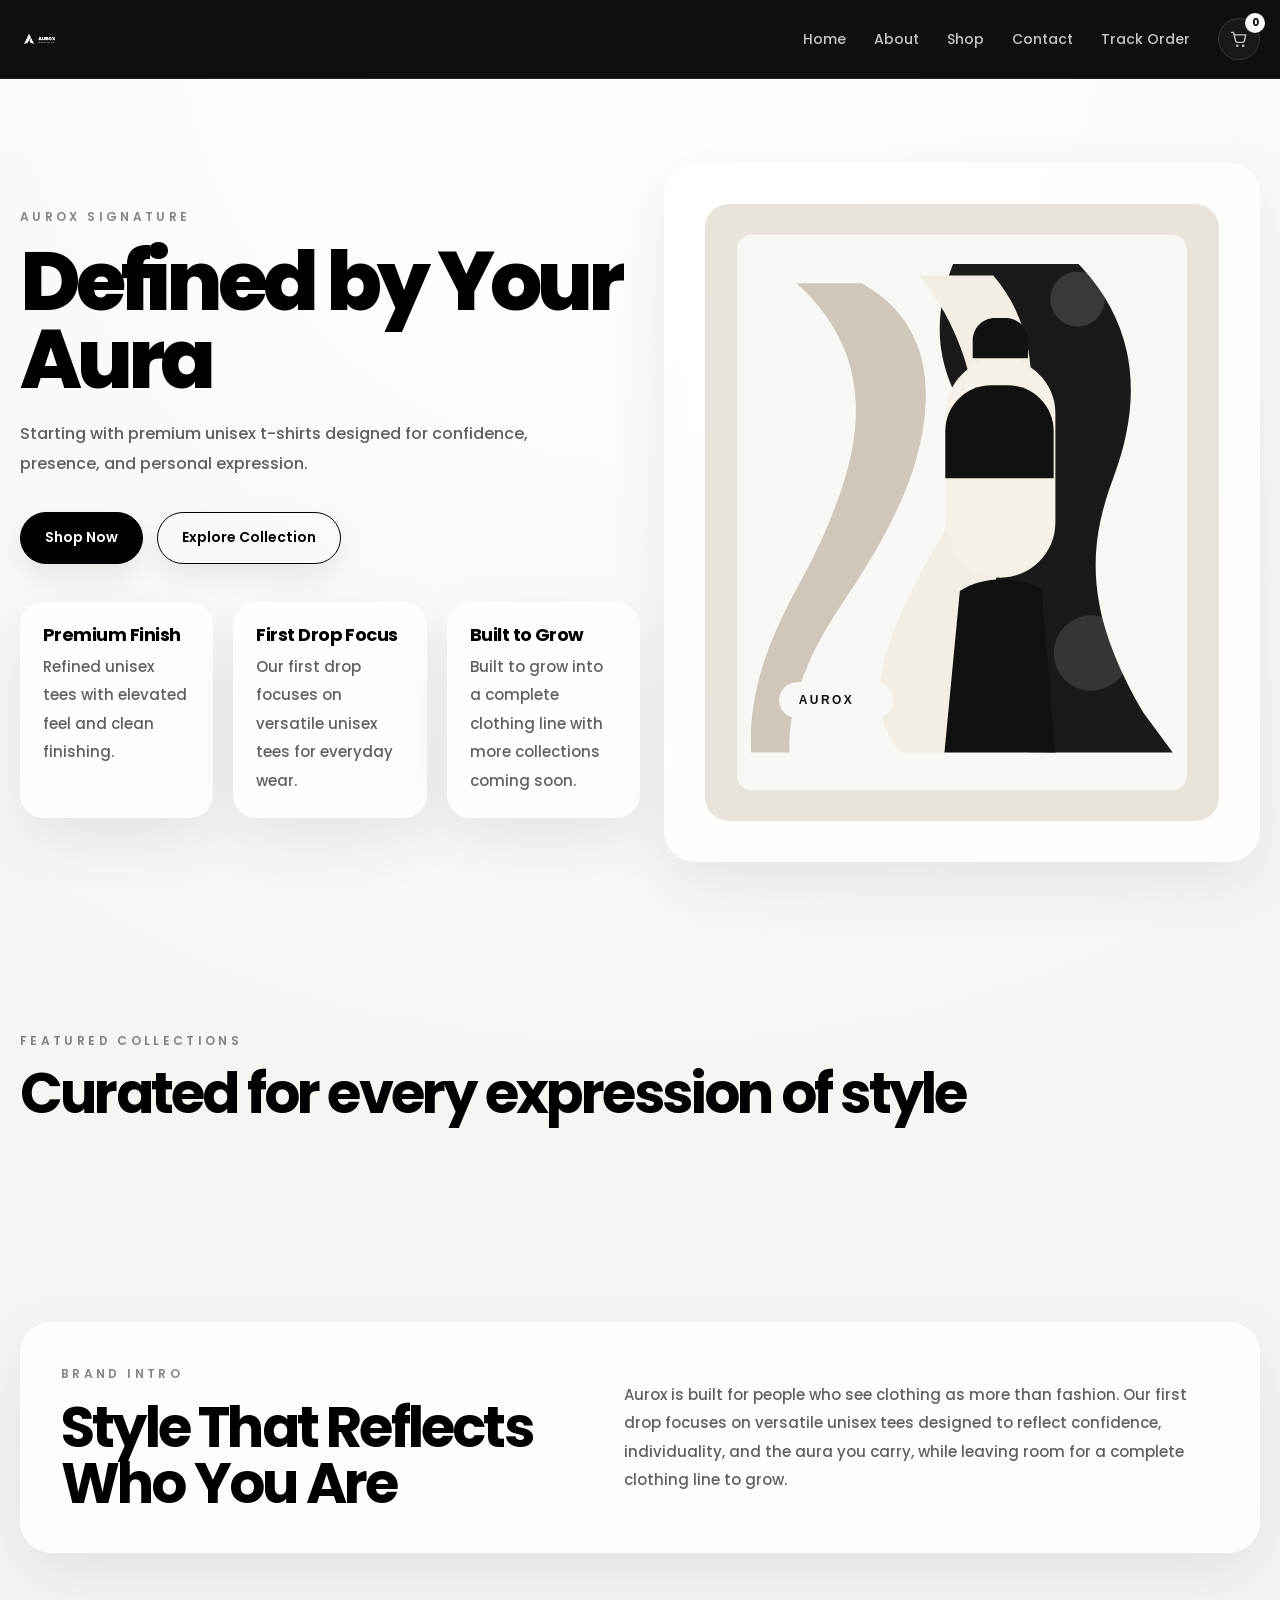
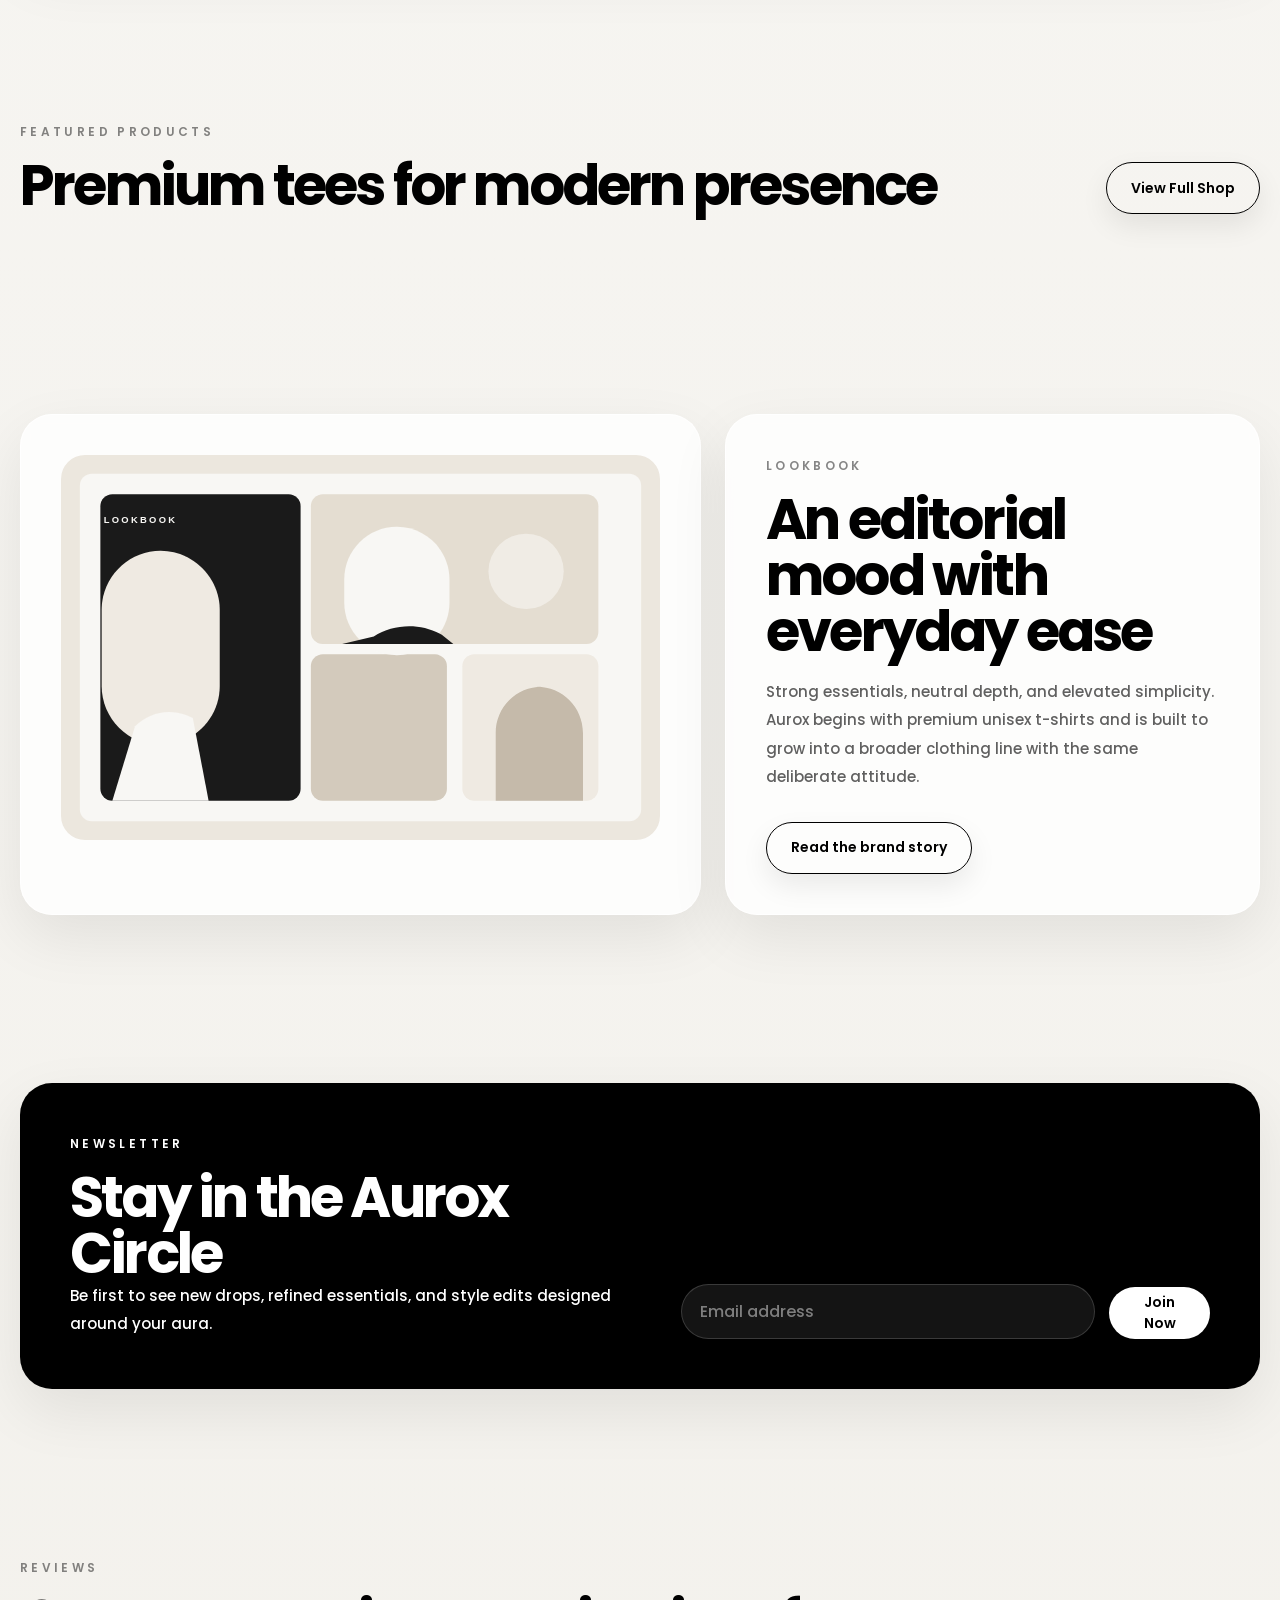
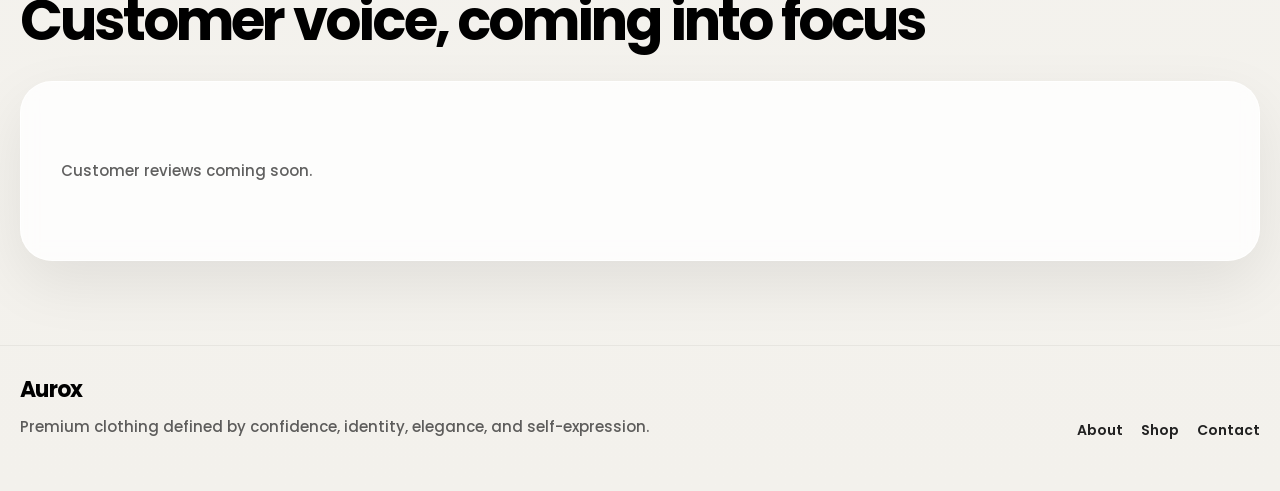
==== commit ef28c5ee: "integrated supabase" ====
--- a/index.html
+++ b/index.html
@@ -97,28 +97,7 @@
             <h2>Curated for every expression of style</h2>
           </div>
 
-          <div class="collection-grid">
-            <article class="collection-card">
-              <span>01</span>
-              <h3>Unisex T-Shirts</h3>
-              <p>Premium tees designed as the foundation of the Aurox wardrobe.</p>
-            </article>
-            <article class="collection-card">
-              <span>02</span>
-              <h3>Everyday T-Shirts</h3>
-              <p>Versatile essential styles made for daily confidence and ease.</p>
-            </article>
-            <article class="collection-card">
-              <span>03</span>
-              <h3>Minimal T-Shirts</h3>
-              <p>Quiet detailing, clean lines, and a polished minimalist attitude.</p>
-            </article>
-            <article class="collection-card">
-              <span>04</span>
-              <h3>Signature Aurox Tees</h3>
-              <p>Core Aurox pieces now, with more collections coming soon.</p>
-            </article>
-          </div>
+          <div class="collection-grid" data-featured-collections></div>
         </div>
       </section>
 
@@ -220,6 +199,6 @@
     </footer>
 
     <script src="js/data.js"></script>
-    <script src="js/main.js"></script>
+    <script type="module" src="js/main.js"></script>
   </body>
 </html>
--- a/css/style.css
+++ b/css/style.css
@@ -770,6 +770,258 @@
   gap: 24px;
 }
 
+.admin-section-tight {
+  padding-top: 0;
+}
+
+.admin-overview-grid,
+.admin-analytics-grid,
+.admin-card-list {
+  display: grid;
+  gap: 18px;
+}
+
+.admin-overview-grid {
+  grid-template-columns: repeat(3, minmax(0, 1fr));
+}
+
+.admin-analytics-grid {
+  grid-template-columns: repeat(2, minmax(0, 1fr));
+}
+
+.admin-overview-card,
+.admin-analytics-card,
+.admin-simple-card {
+  padding: 24px;
+  border: 1px solid rgba(34, 34, 34, 0.08);
+  border-radius: 24px;
+  background: rgba(255, 255, 255, 0.86);
+}
+
+.admin-overview-card h3,
+.admin-analytics-card h3 {
+  font-size: 16px;
+  margin-bottom: 10px;
+}
+
+.admin-overview-value {
+  font-size: clamp(30px, 4vw, 42px);
+  font-weight: 800;
+  line-height: 1;
+  letter-spacing: -0.05em;
+  color: var(--color-black);
+}
+
+.admin-overview-note,
+.admin-analytics-card p,
+.admin-simple-card p {
+  margin-top: 10px;
+  font-size: 13px;
+  line-height: 1.8;
+}
+
+.admin-product-form,
+.admin-product-list {
+  margin-top: 24px;
+}
+
+.admin-product-grid {
+  display: grid;
+  grid-template-columns: repeat(2, minmax(0, 1fr));
+  gap: 18px;
+}
+
+.admin-product-grid-third {
+  grid-template-columns: repeat(3, minmax(0, 1fr));
+}
+
+.admin-product-grid label {
+  display: block;
+  margin-bottom: 10px;
+  font-size: 14px;
+  font-weight: 600;
+  color: var(--color-black);
+}
+
+.admin-product-grid input,
+.admin-product-grid select,
+.admin-product-grid textarea {
+  width: 100%;
+  border: 1px solid var(--color-border);
+  border-radius: 20px;
+  padding: 14px 18px;
+  background: rgba(255, 255, 255, 0.96);
+  color: var(--color-charcoal);
+}
+
+.admin-product-grid textarea {
+  resize: vertical;
+}
+
+.admin-product-stock-grid {
+  margin-top: 18px;
+  grid-template-columns: repeat(4, minmax(0, 1fr));
+}
+
+.admin-product-actions {
+  margin-top: 18px;
+}
+
+.admin-ai-box,
+.admin-upload-box {
+  margin-top: 24px;
+  padding: 24px;
+  border: 1px solid rgba(34, 34, 34, 0.08);
+  border-radius: 24px;
+  background: rgba(255, 255, 255, 0.72);
+}
+
+.admin-product-error {
+  min-height: 18px;
+  margin-top: 16px;
+}
+
+.admin-helper-text {
+  margin-top: 18px;
+  font-size: 13px;
+  line-height: 1.8;
+  color: rgba(34, 34, 34, 0.6);
+}
+
+.admin-product-list {
+  display: grid;
+  gap: 16px;
+}
+
+.admin-card-list {
+  margin-top: 24px;
+}
+
+.admin-product-card {
+  display: grid;
+  gap: 16px;
+  padding: 22px;
+  border: 1px solid rgba(34, 34, 34, 0.08);
+  border-radius: 24px;
+  background: rgba(255, 255, 255, 0.84);
+}
+
+.admin-product-head,
+.admin-product-meta,
+.admin-product-stock-row {
+  display: flex;
+  flex-wrap: wrap;
+  align-items: center;
+  justify-content: space-between;
+  gap: 14px;
+}
+
+.admin-product-meta p,
+.admin-product-stock-row p {
+  font-size: 14px;
+  line-height: 1.7;
+}
+
+.admin-product-preview {
+  display: grid;
+  grid-template-columns: 120px 1fr;
+  gap: 16px;
+  align-items: center;
+}
+
+.admin-product-preview img {
+  width: 120px;
+  height: 140px;
+  object-fit: cover;
+  border-radius: 20px;
+  background: #f3f1eb;
+}
+
+.admin-status-pill {
+  display: inline-flex;
+  align-items: center;
+  min-height: 34px;
+  padding: 0 14px;
+  border-radius: 999px;
+  background: rgba(34, 34, 34, 0.08);
+  color: var(--color-black);
+  font-size: 12px;
+  font-weight: 700;
+  letter-spacing: 0.06em;
+  text-transform: uppercase;
+}
+
+.admin-status-pill.is-inactive {
+  background: rgba(34, 34, 34, 0.16);
+  color: rgba(34, 34, 34, 0.62);
+}
+
+.admin-status-pill.is-archived {
+  background: rgba(34, 34, 34, 0.22);
+  color: rgba(34, 34, 34, 0.56);
+}
+
+.admin-login-screen {
+  min-height: 100vh;
+  display: grid;
+  align-items: center;
+  padding: 40px 0;
+}
+
+.admin-login-wrap {
+  display: flex;
+  justify-content: center;
+}
+
+.admin-login-panel {
+  width: min(560px, 100%);
+  background: rgba(248, 247, 244, 0.94);
+}
+
+.admin-login-brand {
+  margin-bottom: 24px;
+}
+
+.admin-login-form {
+  display: grid;
+  gap: 18px;
+  margin-top: 28px;
+}
+
+.admin-login-form label {
+  display: block;
+  margin-bottom: 10px;
+  font-size: 14px;
+  font-weight: 600;
+  color: var(--color-black);
+}
+
+.admin-login-form input {
+  width: 100%;
+  min-height: 54px;
+  padding: 0 18px;
+  border: 1px solid var(--color-border);
+  border-radius: 999px;
+  background: rgba(255, 255, 255, 0.96);
+  color: var(--color-charcoal);
+}
+
+.admin-login-error {
+  min-height: 18px;
+  margin: 0;
+}
+
+.admin-login-note {
+  margin-top: 24px;
+  font-size: 13px;
+  line-height: 1.8;
+  color: rgba(34, 34, 34, 0.58);
+}
+
+.admin-logout-button {
+  min-width: 116px;
+}
+
 .admin-toolbar {
   display: flex;
   flex-wrap: wrap;
@@ -963,6 +1215,93 @@
   font-size: 14px;
   font-weight: 600;
   color: var(--color-black);
+}
+
+.admin-filters {
+  display: grid;
+  grid-template-columns: 1.25fr 0.75fr;
+  gap: 18px;
+  margin-top: 24px;
+}
+
+.admin-filters input,
+.admin-filters select {
+  width: 100%;
+  min-height: 52px;
+  padding: 0 18px;
+  border: 1px solid var(--color-border);
+  border-radius: 999px;
+  background: rgba(255, 255, 255, 0.96);
+}
+
+.admin-image-preview {
+  display: grid;
+  place-items: center;
+  min-height: 220px;
+  border: 1px dashed rgba(34, 34, 34, 0.18);
+  border-radius: 24px;
+  background: rgba(248, 247, 244, 0.86);
+  overflow: hidden;
+}
+
+.admin-image-preview img {
+  width: 100%;
+  max-height: 320px;
+  object-fit: cover;
+}
+
+.admin-upload-actions {
+  display: flex;
+  flex-wrap: wrap;
+  gap: 14px;
+}
+
+.admin-kpi-list {
+  display: grid;
+  gap: 10px;
+  margin-top: 12px;
+}
+
+.admin-kpi-line,
+.admin-analytics-line {
+  display: flex;
+  justify-content: space-between;
+  gap: 16px;
+  font-size: 14px;
+  line-height: 1.7;
+}
+
+.admin-order-actions {
+  display: flex;
+  flex-wrap: wrap;
+  gap: 12px;
+  margin-top: 18px;
+}
+
+.admin-order-card .status-pill,
+.admin-payment-card .status-pill {
+  width: fit-content;
+}
+
+.admin-payment-card {
+  display: grid;
+  gap: 14px;
+}
+
+.admin-highlight-list {
+  display: grid;
+  gap: 6px;
+  margin-top: 8px;
+}
+
+.admin-highlight-list li {
+  font-size: 14px;
+  line-height: 1.7;
+  color: rgba(34, 34, 34, 0.72);
+}
+
+.admin-empty-note {
+  color: rgba(34, 34, 34, 0.56);
 }
 
 .lookbook-grid {
@@ -1485,7 +1824,13 @@
   }
 
   .admin-settings-grid,
-  .track-layout {
+  .track-layout,
+  .admin-product-grid,
+  .admin-product-stock-grid,
+  .admin-product-grid-third,
+  .admin-overview-grid,
+  .admin-analytics-grid,
+  .admin-filters {
     grid-template-columns: 1fr;
   }
 }
@@ -1556,7 +1901,14 @@
   .footer-row,
   .size-guide-head,
   .track-card-head,
-  .track-card-meta {
+  .track-card-meta,
+  .admin-product-head,
+  .admin-product-meta,
+  .admin-product-stock-row,
+  .admin-order-actions,
+  .admin-kpi-line,
+  .admin-analytics-line,
+  .admin-upload-actions {
     flex-direction: column;
     align-items: flex-start;
   }
@@ -1567,6 +1919,10 @@
 
   .cart-item-image {
     max-width: 220px;
+  }
+
+  .admin-product-preview {
+    grid-template-columns: 1fr;
   }
 }
 
